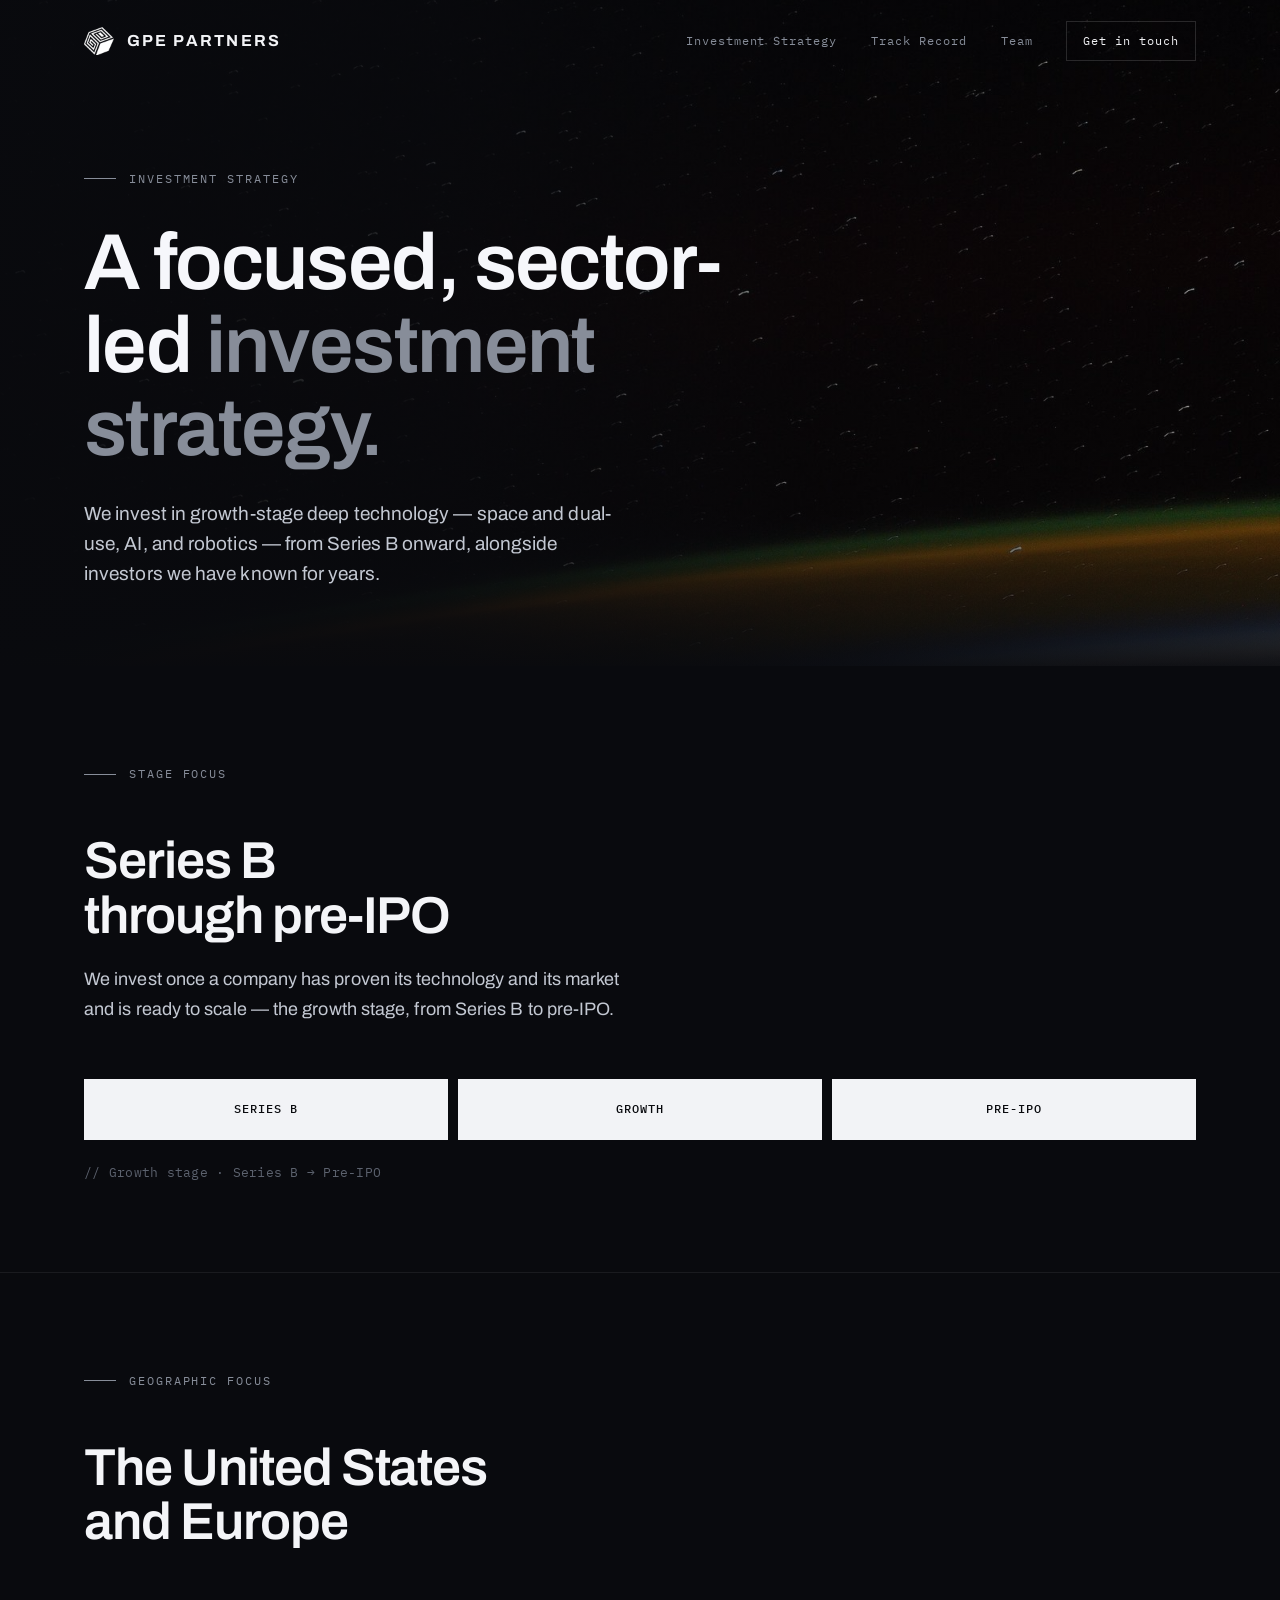
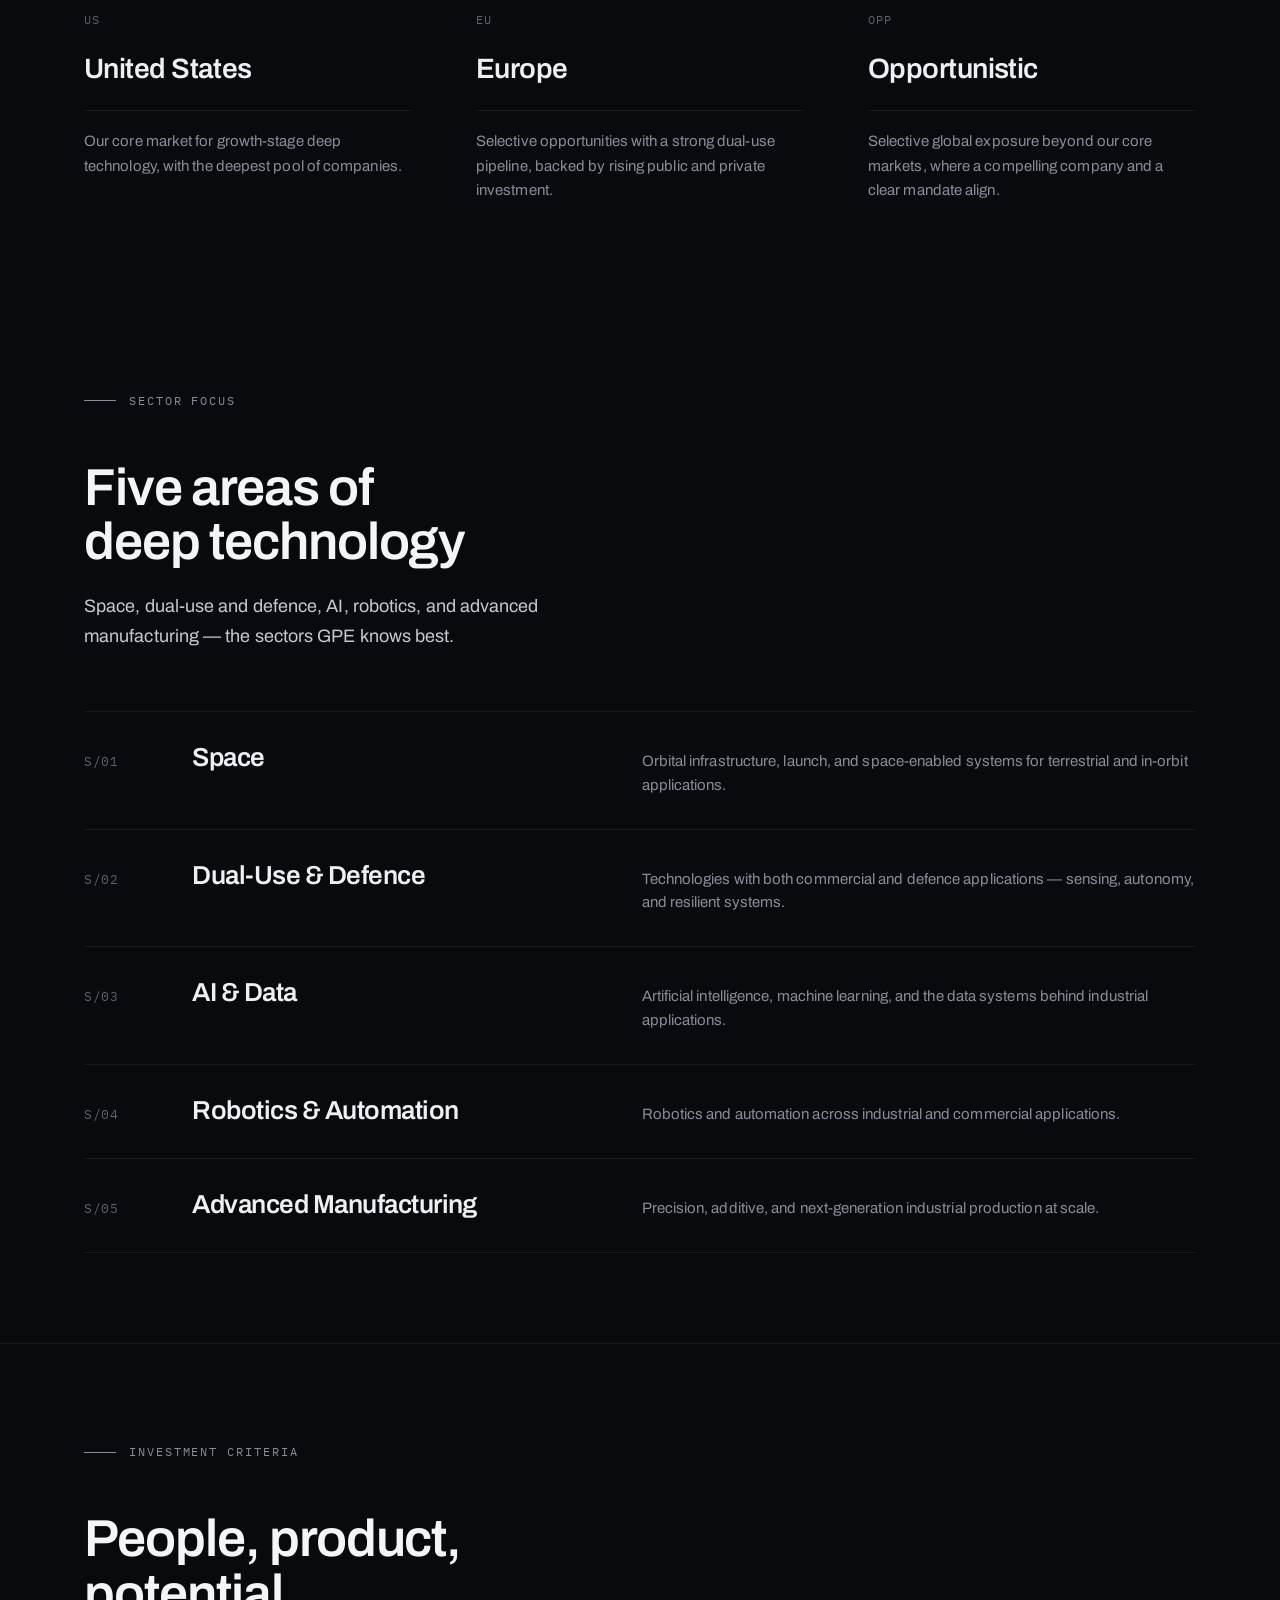
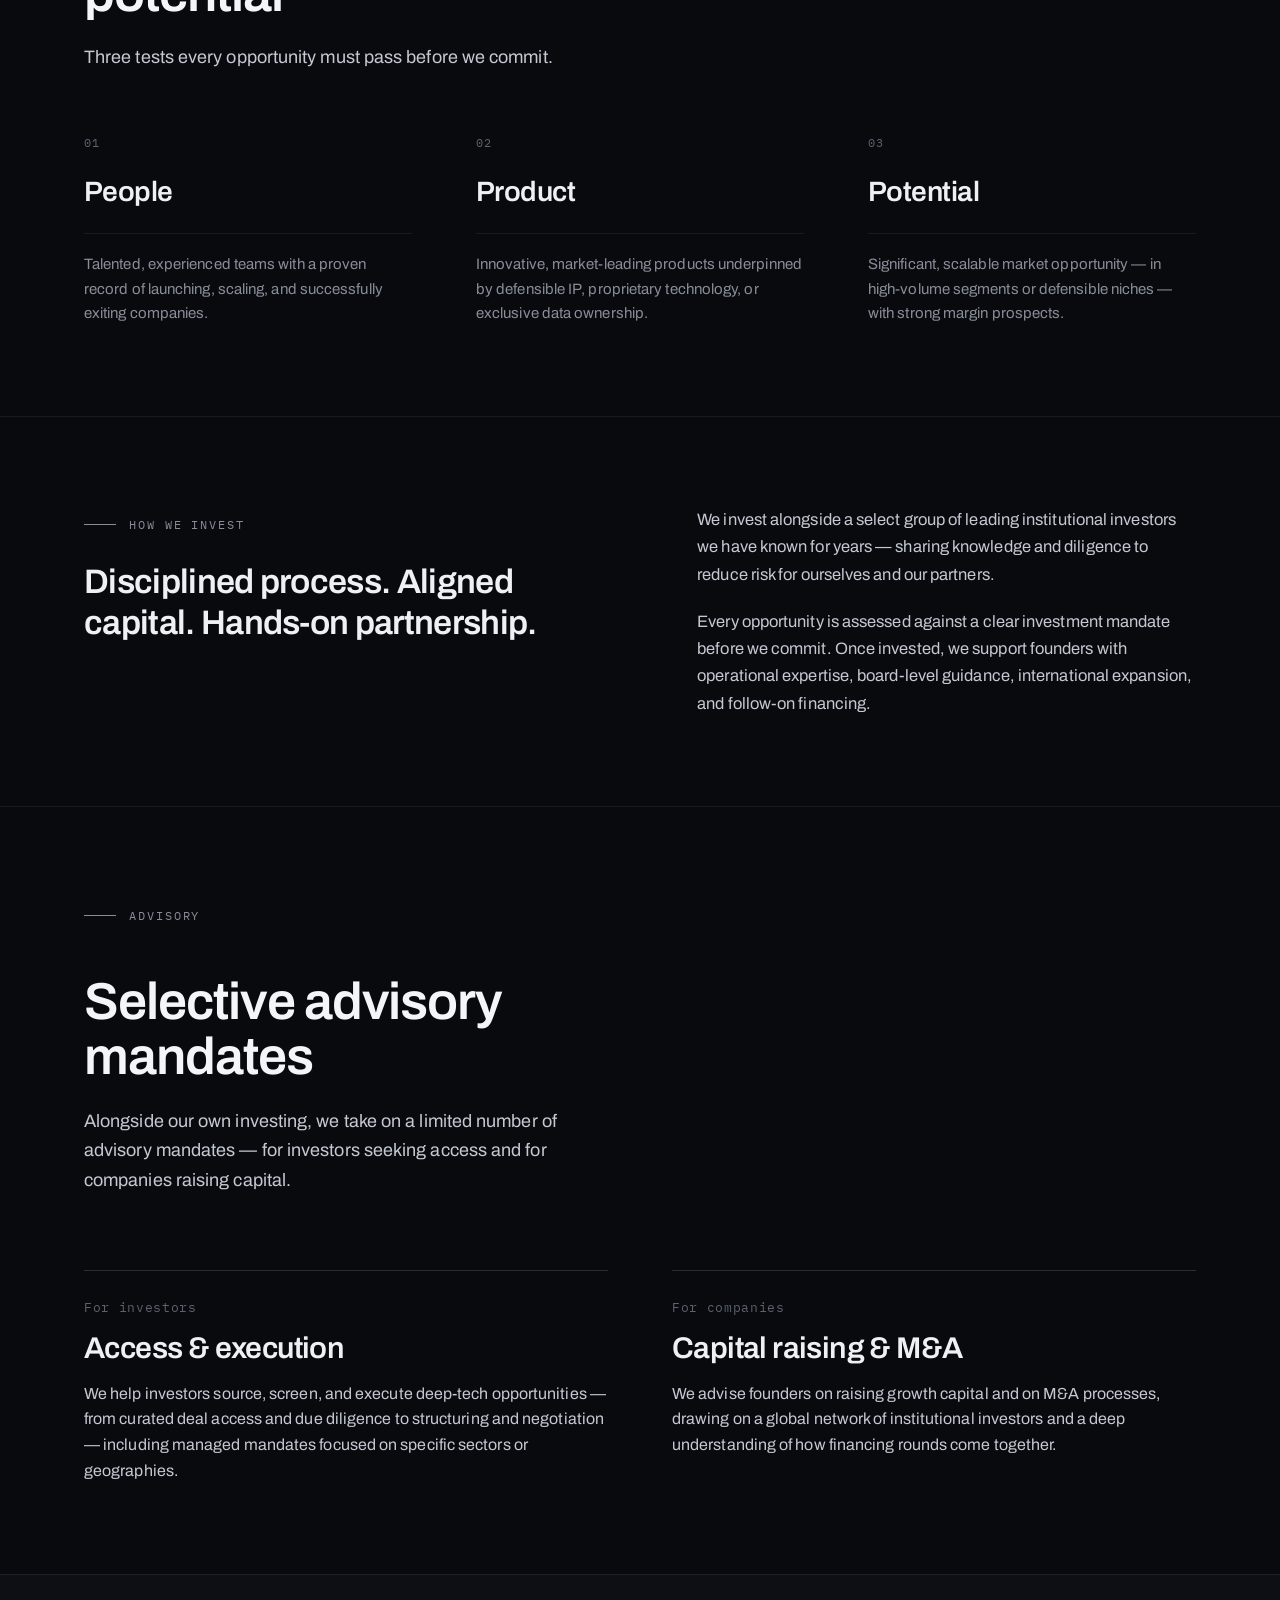
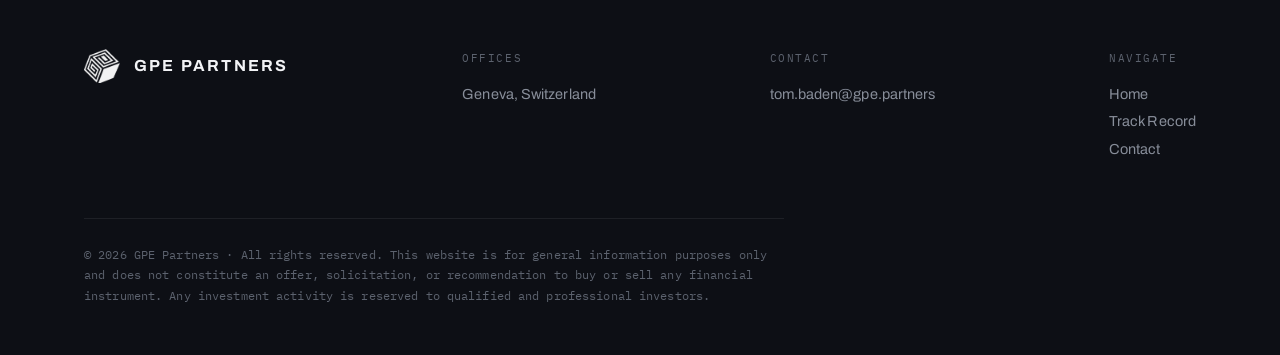
==== strategy.html @ 60a67fb2 "Footer: publishable disclaimer (drop the pre-publish placeholder) Co-Authored-By: Claude Opus 4.8 <n" ====
<!DOCTYPE html>
<html lang="en">
<head>
<meta charset="utf-8">
<meta name="viewport" content="width=device-width, initial-scale=1">
<title>Investment Strategy — GPE Partners</title>
<link rel="stylesheet" href="styles.css?v=10">
<style>.hero.compact .img{ background-image:url('img/approach-hero.jpg'); background-position:center 60%; }</style>
</head>
<body>

<header class="site-header scrolled" id="hdr">
  <div class="wrap">
    <a class="brand" href="index.html"><img src="logo-mark.png" alt="GPE Partners"><b>GPE Partners</b></a>
    <button class="menu-toggle" aria-label="Menu" aria-expanded="false"><span></span><span></span><span></span></button>
    <nav class="nav">
      <a href="strategy.html">Investment Strategy</a>
      <a href="track-record.html">Track Record</a>
      <a href="team.html">Team</a>
      <a class="cta" href="mailto:tom.baden@gpe.partners">Get in touch</a>
    </nav>
  </div>
</header>

<!-- HERO (compact) -->
<section class="hero compact">
  <div class="img"></div>
  <div class="scrim"></div>
  <div class="wrap">
    <span class="eyebrow">Investment Strategy</span>
    <h1>A focused, sector-led <span>investment strategy.</span></h1>
    <p class="sub">We invest in growth-stage deep technology — space and dual-use, AI, and robotics — from Series B onward, alongside investors we have known for years.</p>
  </div>
</section>

<!-- STAGE -->
<section>
  <div class="wrap">
    <div class="section-head reveal">
      <span class="eyebrow">Stage focus</span>
      <h2 style="margin-top:24px;">Series B through pre-IPO</h2>
      <p>We invest once a company has proven its technology and its market and is ready to scale — the growth stage, from Series&nbsp;B to pre-IPO.</p>
    </div>
    <div class="ladder reveal">
      <div class="stage on">Series B</div>
      <div class="stage on">Growth</div>
      <div class="stage on">Pre-IPO</div>
    </div>
    <p class="ladder-cap reveal">// Growth stage · Series B → Pre-IPO</p>
  </div>
</section>

<!-- GEOGRAPHY -->
<section class="divide">
  <div class="wrap">
    <div class="section-head reveal">
      <span class="eyebrow">Geographic focus</span>
      <h2 style="margin-top:24px;">The United States and Europe</h2>
    </div>
    <div class="criteria reveal">
      <div class="crit"><div class="n">US</div><div class="k">United States</div><div class="rule"></div><p>Our core market for growth-stage deep technology, with the deepest pool of companies.</p></div>
      <div class="crit"><div class="n">EU</div><div class="k">Europe</div><div class="rule"></div><p>Selective opportunities with a strong dual-use pipeline, backed by rising public and private investment.</p></div>
      <div class="crit"><div class="n">OPP</div><div class="k">Opportunistic</div><div class="rule"></div><p>Selective global exposure beyond our core markets, where a compelling company and a clear mandate align.</p></div>
    </div>
  </div>
</section>

<!-- SECTORS -->
<section>
  <div class="wrap">
    <div class="section-head reveal">
      <span class="eyebrow">Sector focus</span>
      <h2 style="margin-top:24px;">Five areas of deep technology</h2>
      <p>Space, dual-use and defence, AI, robotics, and advanced manufacturing — the sectors GPE knows best.</p>
    </div>
    <div class="sectors reveal">
      <div class="srow"><div class="idx">S/01</div><h3>Space</h3><p>Orbital infrastructure, launch, and space-enabled systems for terrestrial and in-orbit applications.</p></div>
      <div class="srow"><div class="idx">S/02</div><h3>Dual-Use &amp; Defence</h3><p>Technologies with both commercial and defence applications — sensing, autonomy, and resilient systems.</p></div>
      <div class="srow"><div class="idx">S/03</div><h3>AI &amp; Data</h3><p>Artificial intelligence, machine learning, and the data systems behind industrial applications.</p></div>
      <div class="srow"><div class="idx">S/04</div><h3>Robotics &amp; Automation</h3><p>Robotics and automation across industrial and commercial applications.</p></div>
      <div class="srow"><div class="idx">S/05</div><h3>Advanced Manufacturing</h3><p>Precision, additive, and next-generation industrial production at scale.</p></div>
    </div>
  </div>
</section>

<!-- CRITERIA -->
<section class="divide">
  <div class="wrap">
    <div class="section-head reveal">
      <span class="eyebrow">Investment criteria</span>
      <h2 style="margin-top:24px;">People, product, potential</h2>
      <p>Three tests every opportunity must pass before we commit.</p>
    </div>
    <div class="criteria reveal">
      <div class="crit"><div class="n">01</div><div class="k">People</div><div class="rule"></div><p>Talented, experienced teams with a proven record of launching, scaling, and successfully exiting companies.</p></div>
      <div class="crit"><div class="n">02</div><div class="k">Product</div><div class="rule"></div><p>Innovative, market-leading products underpinned by defensible IP, proprietary technology, or exclusive data ownership.</p></div>
      <div class="crit"><div class="n">03</div><div class="k">Potential</div><div class="rule"></div><p>Significant, scalable market opportunity — in high-volume segments or defensible niches — with strong margin prospects.</p></div>
    </div>
  </div>
</section>

<!-- HOW WE INVEST -->
<section class="divide">
  <div class="wrap two-col reveal">
    <div>
      <span class="eyebrow">How we invest</span>
      <p class="big" style="margin-top:26px;">Disciplined process. Aligned capital. Hands-on partnership.</p>
    </div>
    <div class="body-col">
      <p>We invest alongside a select group of leading institutional investors we have known for years — sharing knowledge and diligence to reduce risk for ourselves and our partners.</p>
      <p>Every opportunity is assessed against a clear investment mandate before we commit. Once invested, we support founders with operational expertise, board-level guidance, international expansion, and follow-on financing.</p>
    </div>
  </div>
</section>

<!-- ADVISORY -->
<section class="divide">
  <div class="wrap">
    <div class="section-head reveal">
      <span class="eyebrow">Advisory</span>
      <h2 style="margin-top:24px;">Selective advisory mandates</h2>
      <p>Alongside our own investing, we take on a limited number of advisory mandates — for investors seeking access and for companies raising capital.</p>
    </div>
    <div class="arms reveal">
      <div class="arm">
        <div class="arm-n">For investors</div>
        <h3>Access &amp; execution</h3>
        <p>We help investors source, screen, and execute deep-tech opportunities — from curated deal access and due diligence to structuring and negotiation — including managed mandates focused on specific sectors or geographies.</p>
      </div>
      <div class="arm">
        <div class="arm-n">For companies</div>
        <h3>Capital raising &amp; M&amp;A</h3>
        <p>We advise founders on raising growth capital and on M&amp;A processes, drawing on a global network of institutional investors and a deep understanding of how financing rounds come together.</p>
      </div>
    </div>
  </div>
</section>

<!-- FOOTER -->
<footer class="site-footer">
  <div class="wrap">
    <div class="fbrand"><img src="logo-mark.png" alt="GPE Partners"><b>GPE Partners</b></div>
    <div class="fcol"><h4>Offices</h4><p>Geneva, Switzerland</p></div>
    <div class="fcol"><h4>Contact</h4><a href="mailto:tom.baden@gpe.partners">tom.baden@gpe.partners</a></div>
    <div class="fcol"><h4>Navigate</h4><a href="index.html">Home</a><a href="track-record.html">Track Record</a><a href="mailto:tom.baden@gpe.partners">Contact</a></div>
  </div>
  <div class="wrap">
    <p class="foot-legal">© 2026 GPE Partners · All rights reserved. This website is for general information purposes only and does not constitute an offer, solicitation, or recommendation to buy or sell any financial instrument. Any investment activity is reserved to qualified and professional investors.</p>
  </div>
</footer>

<script>
(function(){
  var hdr = document.getElementById('hdr');
  function onScroll(){ if (window.scrollY > 40) hdr.classList.add('scrolled'); else hdr.classList.remove('scrolled'); }
  onScroll(); window.addEventListener('scroll', onScroll, {passive:true});
  var mt = document.querySelector('.menu-toggle');
  if (mt) {
    mt.addEventListener('click', function(){
      var open = hdr.classList.toggle('nav-open');
      mt.setAttribute('aria-expanded', open ? 'true' : 'false');
    });
    hdr.querySelectorAll('.nav a').forEach(function(a){
      a.addEventListener('click', function(){ hdr.classList.remove('nav-open'); mt.setAttribute('aria-expanded','false'); });
    });
  }
  var reduce = window.matchMedia('(prefers-reduced-motion: reduce)').matches;
  var els = document.querySelectorAll('.reveal');
  if (reduce || !('IntersectionObserver' in window)) { els.forEach(function(e){e.classList.add('in');}); return; }
  var io = new IntersectionObserver(function(entries){
    entries.forEach(function(en){ if(en.isIntersecting){ en.target.classList.add('in'); io.unobserve(en.target); } });
  }, {threshold: 0.12, rootMargin: '0px 0px -8% 0px'});
  els.forEach(function(e){ io.observe(e); });
})();
</script>

</body>
</html>
---- styles.css ----
/* ==========================================================================
   GPE Partners — v4  ·  "Mission control"
   Archivo grotesque + IBM Plex Mono · monochrome · telemetry / spec-sheet
   ========================================================================== */

@import url('https://fonts.googleapis.com/css2?family=Archivo:wght@400;500;600;700&family=IBM+Plex+Mono:wght@400;500&display=swap');

:root{
  --bg:    #090a0e;
  --panel: #0d0f15;
  --fg:    #f2f3f6;
  --fg-2:  #c3c8d2;
  --mut:   #878d99;
  --dim:   #5c626e;
  --line:  rgba(255,255,255,0.14);
  --line2: rgba(255,255,255,0.07);

  --sans: 'Archivo', -apple-system, BlinkMacSystemFont, 'Segoe UI', sans-serif;
  --mono: 'IBM Plex Mono', ui-monospace, SFMono-Regular, monospace;

  --wrap: 1240px;
  --gutter: clamp(22px, 5vw, 72px);
}

*{ box-sizing:border-box; margin:0; padding:0; }
html{ scroll-behavior:smooth; }
html,body{ overflow-x:hidden; }
body{
  background:var(--bg); color:var(--fg); font-family:var(--sans);
  font-size:16.5px; font-weight:400; line-height:1.65; letter-spacing:0.005em;
  -webkit-font-smoothing:antialiased; text-rendering:optimizeLegibility;
}
.wrap{ max-width:var(--wrap); margin:0 auto; padding:0 var(--gutter); }
a{ color:inherit; text-decoration:none; }
h1,h2,h3{ font-weight:600; letter-spacing:-0.02em; line-height:1.05; }

/* ---- shared bits ---------------------------------------------------- */
.eyebrow{
  font-family:var(--mono); font-size:12px; font-weight:400; letter-spacing:0.16em;
  text-transform:uppercase; color:var(--mut); display:inline-flex; align-items:center; gap:13px;
}
.eyebrow::before{ content:""; width:32px; height:1px; background:var(--mut); }

.btn{
  display:inline-flex; align-items:center; gap:9px;
  font-family:var(--mono); font-size:13px; letter-spacing:0.03em;
  padding:14px 24px; border:1px solid var(--line); transition:all .2s ease; color:var(--fg);
}
.btn.solid{ background:var(--fg); color:var(--bg); border-color:var(--fg); }
.btn:hover{ background:#fff; color:var(--bg); border-color:#fff; }

.link{ font-family:var(--mono); font-size:13px; letter-spacing:0.03em; color:var(--fg);
  display:inline-flex; align-items:center; gap:9px; transition:gap .2s ease; }
.link:hover{ gap:14px; }

/* ---- header --------------------------------------------------------- */
.site-header{ position:fixed; top:0; left:0; right:0; z-index:60;
  transition:background .3s ease, border-color .3s ease, backdrop-filter .3s ease;
  border-bottom:1px solid transparent; }
.site-header.scrolled{ background:rgba(9,10,14,0.82); backdrop-filter:saturate(150%) blur(16px);
  border-bottom:1px solid var(--line2); }
.site-header .wrap{ display:flex; align-items:center; justify-content:space-between; height:82px; }
.brand{ display:flex; align-items:center; gap:13px; position:relative; z-index:2; }
.brand img{ height:28px; width:auto; display:block; }
.brand b{ font-weight:700; font-size:16px; letter-spacing:0.14em; text-transform:uppercase; }
.nav{ display:flex; align-items:center; gap:34px; }
.nav a{ font-family:var(--mono); font-size:12px; letter-spacing:0.08em; color:var(--mut); transition:color .18s ease; }
.nav a:hover{ color:#fff; }
.nav a.cta{ color:var(--fg); border:1px solid var(--line); padding:9px 16px; }
.nav a.cta:hover{ border-color:#fff; color:#fff; }
.menu-toggle{ display:none; flex-direction:column; justify-content:center; gap:5px; width:42px; height:42px; padding:9px; background:none; border:none; cursor:pointer; position:relative; z-index:2; }
.menu-toggle span{ display:block; width:22px; height:1.5px; background:var(--fg); transition:transform .25s ease, opacity .2s ease; }
.site-header.nav-open .menu-toggle span:nth-child(1){ transform:translateY(6.5px) rotate(45deg); }
.site-header.nav-open .menu-toggle span:nth-child(2){ opacity:0; }
.site-header.nav-open .menu-toggle span:nth-child(3){ transform:translateY(-6.5px) rotate(-45deg); }

/* ---- hero ----------------------------------------------------------- */
.hero{ position:relative; min-height:100svh; display:flex; flex-direction:column; justify-content:space-between; overflow:hidden; padding:0; }
.hero.compact{ min-height:74svh; justify-content:center; }
.hero .img{ position:absolute; inset:0; z-index:0; background:url('img/hero.jpg') center/cover no-repeat;
  animation:kenburns 44s ease-in-out infinite alternate; }
.hero.compact .img{ background-position:center 58%; }
.hero .scrim{ position:absolute; inset:0; z-index:1;
  background:
    linear-gradient(90deg, rgba(9,10,14,0.96) 0%, rgba(9,10,14,0.85) 34%, rgba(9,10,14,0.45) 64%, rgba(9,10,14,0.32) 100%),
    linear-gradient(0deg, rgba(9,10,14,0.92) 0%, transparent 24%); }
.hero > .wrap{ position:relative; z-index:2; width:100%; padding-top:clamp(148px,15.5vh,188px); padding-bottom:64px; }
.hero .eyebrow{ margin-bottom:32px; }
.hero h1{ font-size:clamp(40px,6.2vw,84px); max-width:15ch; text-wrap:balance; color:#f6f7fb; }
.hero h1 span{ color:var(--mut); }
.hero .sub{ margin-top:28px; max-width:50ch; font-size:clamp(16px,1.6vw,19px); line-height:1.6; color:var(--fg-2); }
.hero .cta-row{ margin-top:40px; display:flex; gap:14px; flex-wrap:wrap; }

@keyframes kenburns{ from{ transform:scale(1); } to{ transform:scale(1.08); } }

/* ---- telemetry / fund-facts strip ----------------------------------- */
.facts{ position:relative; z-index:2;
  background:linear-gradient(0deg, rgba(9,10,14,0.72), transparent); }
.facts .wrap{ display:grid; grid-template-columns:repeat(4,1fr); }
.fact{ padding:24px 28px 24px 0; }
.fact + .fact{ padding-left:28px; border-left:1px solid var(--line2); }
.fact .k{ font-family:var(--mono); font-size:11px; letter-spacing:0.14em; text-transform:uppercase; color:var(--dim); }
.fact .v{ margin-top:8px; font-size:clamp(15px,1.4vw,18px); font-weight:500; letter-spacing:-0.01em; }

/* ---- sections ------------------------------------------------------- */
section{ position:relative; padding:clamp(58px,7vw,100px) 0; }
.divide{ border-top:1px solid var(--line2); }
.section-head{ max-width:60ch; }
.section-head .eyebrow{ margin-bottom:26px; }
.section-head h2{ font-size:clamp(30px,4.2vw,52px); color:#f4f5f8; text-wrap:balance; }
.section-head p{ margin-top:22px; font-size:18px; color:var(--fg-2); font-weight:400; }

.two-col{ display:grid; grid-template-columns:1.05fr 1fr; gap:clamp(34px,7vw,104px); align-items:start; }
.big{ font-size:clamp(24px,3vw,34px); font-weight:600; letter-spacing:-0.02em; line-height:1.22; color:#eef0f4; }
.body-col p{ color:var(--fg-2); font-size:16.5px; }
.body-col p + p{ margin-top:20px; }

/* ---- sector list ---------------------------------------------------- */
.sectors{ margin-top:60px; border-top:1px solid var(--line2); }
.srow{ display:grid; grid-template-columns:70px 1fr 1.35fr; gap:clamp(16px,3vw,52px);
  align-items:baseline; padding:32px 0; border-bottom:1px solid var(--line2); transition:background .25s ease; }
.srow:hover{ background:rgba(255,255,255,0.02); }
.srow .idx{ font-family:var(--mono); font-size:13px; color:var(--dim); letter-spacing:0.05em; }
.srow h3{ font-size:clamp(20px,2.4vw,26px); font-weight:600; color:#eef0f4; }
.srow p{ color:var(--mut); font-size:15px; line-height:1.55; }

/* ---- criteria ------------------------------------------------------- */
.criteria{ display:grid; grid-template-columns:repeat(3,1fr); gap:clamp(28px,5vw,68px); margin-top:60px; }
.crit .n{ font-family:var(--mono); font-size:12px; letter-spacing:0.1em; color:var(--dim); }
.crit .k{ margin-top:16px; font-size:clamp(22px,2.6vw,28px); font-weight:600; letter-spacing:-0.02em; color:#eef0f4; }
.crit .rule{ width:100%; height:1px; background:var(--line2); margin:18px 0 18px; }
.crit p{ color:var(--mut); font-size:15px; }

/* ---- stage ladder --------------------------------------------------- */
.ladder{ display:grid; grid-template-columns:repeat(3,1fr); gap:10px; margin-top:54px; }
.stage{ border:1px solid var(--line2); padding:20px 12px; text-align:center;
  font-family:var(--mono); font-size:11.5px; font-weight:400; letter-spacing:0.08em; text-transform:uppercase; color:var(--dim); }
.stage.on{ color:var(--bg); background:var(--fg); border-color:var(--fg); font-weight:500; }
.ladder-cap{ margin-top:22px; font-family:var(--mono); font-size:12.5px; color:var(--dim); letter-spacing:0.02em; }

.note{ margin-top:24px; font-family:var(--mono); font-size:11.5px; color:var(--dim); letter-spacing:0.03em; }

/* ---- footer --------------------------------------------------------- */
.site-footer{ border-top:1px solid var(--line2); padding:74px 0 48px; background:var(--panel); }
.site-footer .wrap{ display:flex; justify-content:space-between; align-items:flex-start; gap:48px; flex-wrap:wrap; }
.site-footer .fbrand{ display:flex; align-items:center; gap:14px; }
.site-footer .fbrand img{ height:34px; width:auto; opacity:0.95; }
.site-footer .fbrand b{ font-family:var(--sans); font-weight:700; font-size:16px; letter-spacing:0.14em; text-transform:uppercase; color:#f2f3f6; }
.site-footer .fcol h4{ font-family:var(--mono); font-size:11px; letter-spacing:0.14em; text-transform:uppercase; color:var(--dim); font-weight:400; margin-bottom:14px; }
.site-footer .fcol p, .site-footer .fcol a{ font-size:14.5px; color:var(--mut); line-height:1.9; display:block; }
.site-footer .fcol a:hover{ color:#fff; }
.foot-legal{ margin-top:54px; padding-top:26px; border-top:1px solid var(--line2);
  font-family:var(--mono); font-size:11.5px; color:var(--dim); line-height:1.8; max-width:100ch; letter-spacing:0.01em; }

/* ---- reveal --------------------------------------------------------- */
.reveal{ opacity:0; transform:translateY(20px); transition:opacity .8s cubic-bezier(.2,.7,.2,1), transform .8s cubic-bezier(.2,.7,.2,1); }
.reveal.in{ opacity:1; transform:none; }

@media (prefers-reduced-motion: reduce){
  .hero .img{ animation:none; }
  .reveal{ opacity:1; transform:none; transition:none; }
  html{ scroll-behavior:auto; }
}

/* ---- responsive ----------------------------------------------------- */
@media (max-width:900px){
  .menu-toggle{ display:flex; }
  .site-header.nav-open{ background:var(--bg); }
  .nav{ position:fixed; inset:0; z-index:1; flex-direction:column; align-items:flex-start; justify-content:center;
    gap:4px; padding:0 var(--gutter); background:var(--bg);
    opacity:0; pointer-events:none; transition:opacity .28s ease; }
  .site-header.nav-open .nav{ opacity:1; pointer-events:auto; }
  .nav a{ font-family:var(--sans); font-size:clamp(28px,8vw,36px); font-weight:600; letter-spacing:-0.02em;
    color:var(--fg); padding:12px 0; border:none; }
  .nav a.cta{ margin-top:30px; font-family:var(--mono); font-size:13px; font-weight:400; letter-spacing:0.05em;
    border:1px solid var(--line); padding:15px 28px; color:var(--fg); }
  .facts .wrap{ grid-template-columns:repeat(2,1fr); }
  .fact:nth-child(3){ border-left:none; }
  .two-col{ grid-template-columns:1fr; gap:30px; }
  .criteria{ grid-template-columns:1fr; gap:30px; }
  .srow{ grid-template-columns:44px 1fr; }
  .srow p{ grid-column:2; }
  .ladder{ grid-template-columns:repeat(3,1fr); }
}
@media (max-width:520px){
  .ladder{ grid-template-columns:repeat(2,1fr); }
}

/* ---- track-record ledger (dedicated page) --------------------------- */
.ledger-group{ margin-top:64px; }
.ledger-group:first-of-type{ margin-top:52px; }
.ledger-group > .glabel{ display:flex; align-items:baseline; justify-content:space-between; gap:20px;
  font-family:var(--mono); font-size:12px; letter-spacing:0.14em; text-transform:uppercase; color:var(--mut);
  padding-bottom:16px; border-bottom:1px solid var(--line); }
.lhead, .lrow{ display:grid; grid-template-columns:1.4fr 1.7fr 1.15fr 0.95fr; gap:clamp(14px,2.4vw,40px); align-items:baseline; }
.lhead{ padding:18px 0 16px; border-bottom:1px solid var(--line2); }
.lhead span{ font-family:var(--mono); font-size:10.5px; letter-spacing:0.16em; text-transform:uppercase; color:var(--dim); }
.lrow{ padding:22px 0; border-bottom:1px solid var(--line2); transition:background .2s ease; }
.lrow:hover{ background:rgba(255,255,255,0.02); }
.lrow .co{ font-size:18px; font-weight:600; letter-spacing:-0.01em; color:#eef0f4; }
.lrow .tx{ font-size:14.5px; color:var(--fg-2); font-weight:400; }
.lrow .sec, .lrow .geo{ font-family:var(--mono); font-size:12.5px; letter-spacing:0.02em; color:var(--mut); }
.lrow .geo{ color:var(--dim); }

@media (max-width:820px){
  .lhead{ display:none; }
  .lrow{ grid-template-columns:1fr; gap:6px; padding:20px 0; }
  .lrow .co{ font-size:17px; }
  .lrow .tx{ margin-top:2px; }
  .lrow .sec::before{ content:"SECTOR — "; color:var(--dim); }
  .lrow .geo::before{ content:"GEO — "; color:var(--dim); }
}

/* ---- team ----------------------------------------------------------- */
.people{ display:flex; flex-direction:column; gap:clamp(52px,7vw,92px); margin-top:66px; }
.person{ display:grid; grid-template-columns:300px 1fr; gap:clamp(28px,5vw,66px); align-items:start; }
.person .portrait{ position:relative; aspect-ratio:4/5; border:none; background:none;
  display:flex; align-items:center; justify-content:center; overflow:hidden; }
.person .role{ font-family:var(--mono); font-size:12.5px; letter-spacing:0.12em; text-transform:uppercase; color:var(--mut); margin-bottom:12px; }
.person h3{ font-size:clamp(26px,3vw,36px); font-weight:600; letter-spacing:-0.02em; color:#eef0f4; }
.person .bio{ margin-top:20px; color:var(--fg-2); max-width:60ch; }
.person .bio p + p{ margin-top:14px; }
.person .meta{ margin-top:26px; display:flex; flex-wrap:wrap; align-items:center; gap:16px 26px; }
.person .chips{ display:flex; flex-wrap:wrap; gap:8px; }
.person .chip{ font-family:var(--mono); font-size:11px; letter-spacing:0.05em; color:var(--mut); border:1px solid var(--line2); padding:6px 11px; }

@media (max-width:820px){
  .person{ grid-template-columns:1fr; gap:24px; }
  .person .portrait{ max-width:240px; }
}

.person .portrait img{ position:absolute; inset:0; width:100%; height:100%; object-fit:cover; display:block; }

/* ---- section with image background ---------------------------------- */
.section-bg{ position:relative; overflow:hidden; }
.section-bg > .bgimg{ position:absolute; inset:0; z-index:0; background-position:center 22%; background-size:cover; background-repeat:no-repeat; }
.section-bg > .scrim{ position:absolute; inset:0; z-index:1;
  background:linear-gradient(180deg, rgba(9,10,14,0.92) 0%, rgba(9,10,14,0.74) 42%, rgba(9,10,14,0.80) 72%, rgba(9,10,14,0.95) 100%); }
.section-bg > .wrap{ position:relative; z-index:2; }
.section-bg .credit{ position:absolute; left:var(--gutter); bottom:20px; z-index:2;
  font-family:var(--mono); font-size:11px; letter-spacing:0.16em; text-transform:uppercase; color:var(--dim); }

/* ---- two arms (Investments / Advisory) ------------------------------ */
.arms{ display:grid; grid-template-columns:1fr 1fr; gap:clamp(28px,5vw,64px); margin-top:clamp(46px,6vw,74px); }
.arm{ border-top:1px solid var(--line); padding-top:26px; }
.arm-n{ font-family:var(--mono); font-size:13px; color:var(--dim); letter-spacing:0.05em; }
.arm h3{ margin-top:15px; font-size:clamp(22px,2.6vw,30px); font-weight:600; color:#eef0f4; }
.arm p{ margin-top:16px; color:var(--fg-2); font-size:16px; line-height:1.62; }
@media (max-width:760px){ .arms{ grid-template-columns:1fr; gap:34px; } }
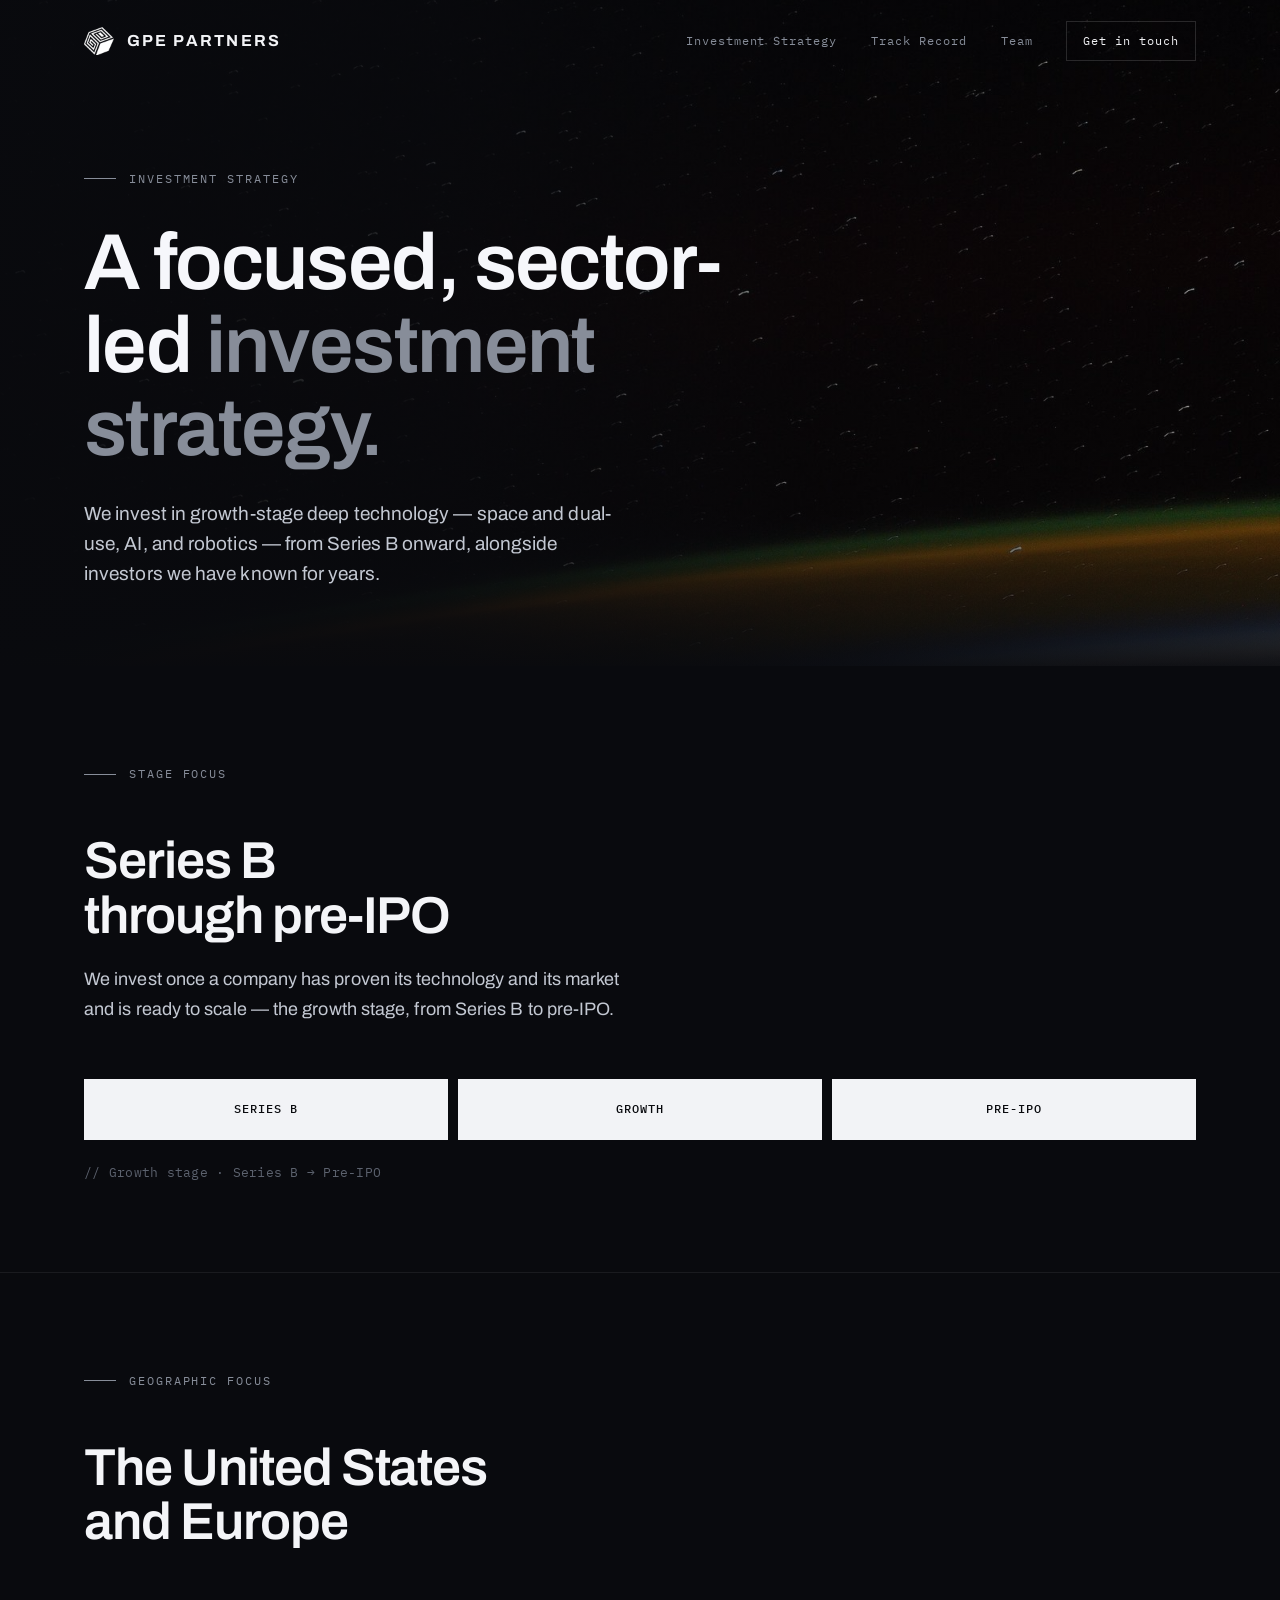
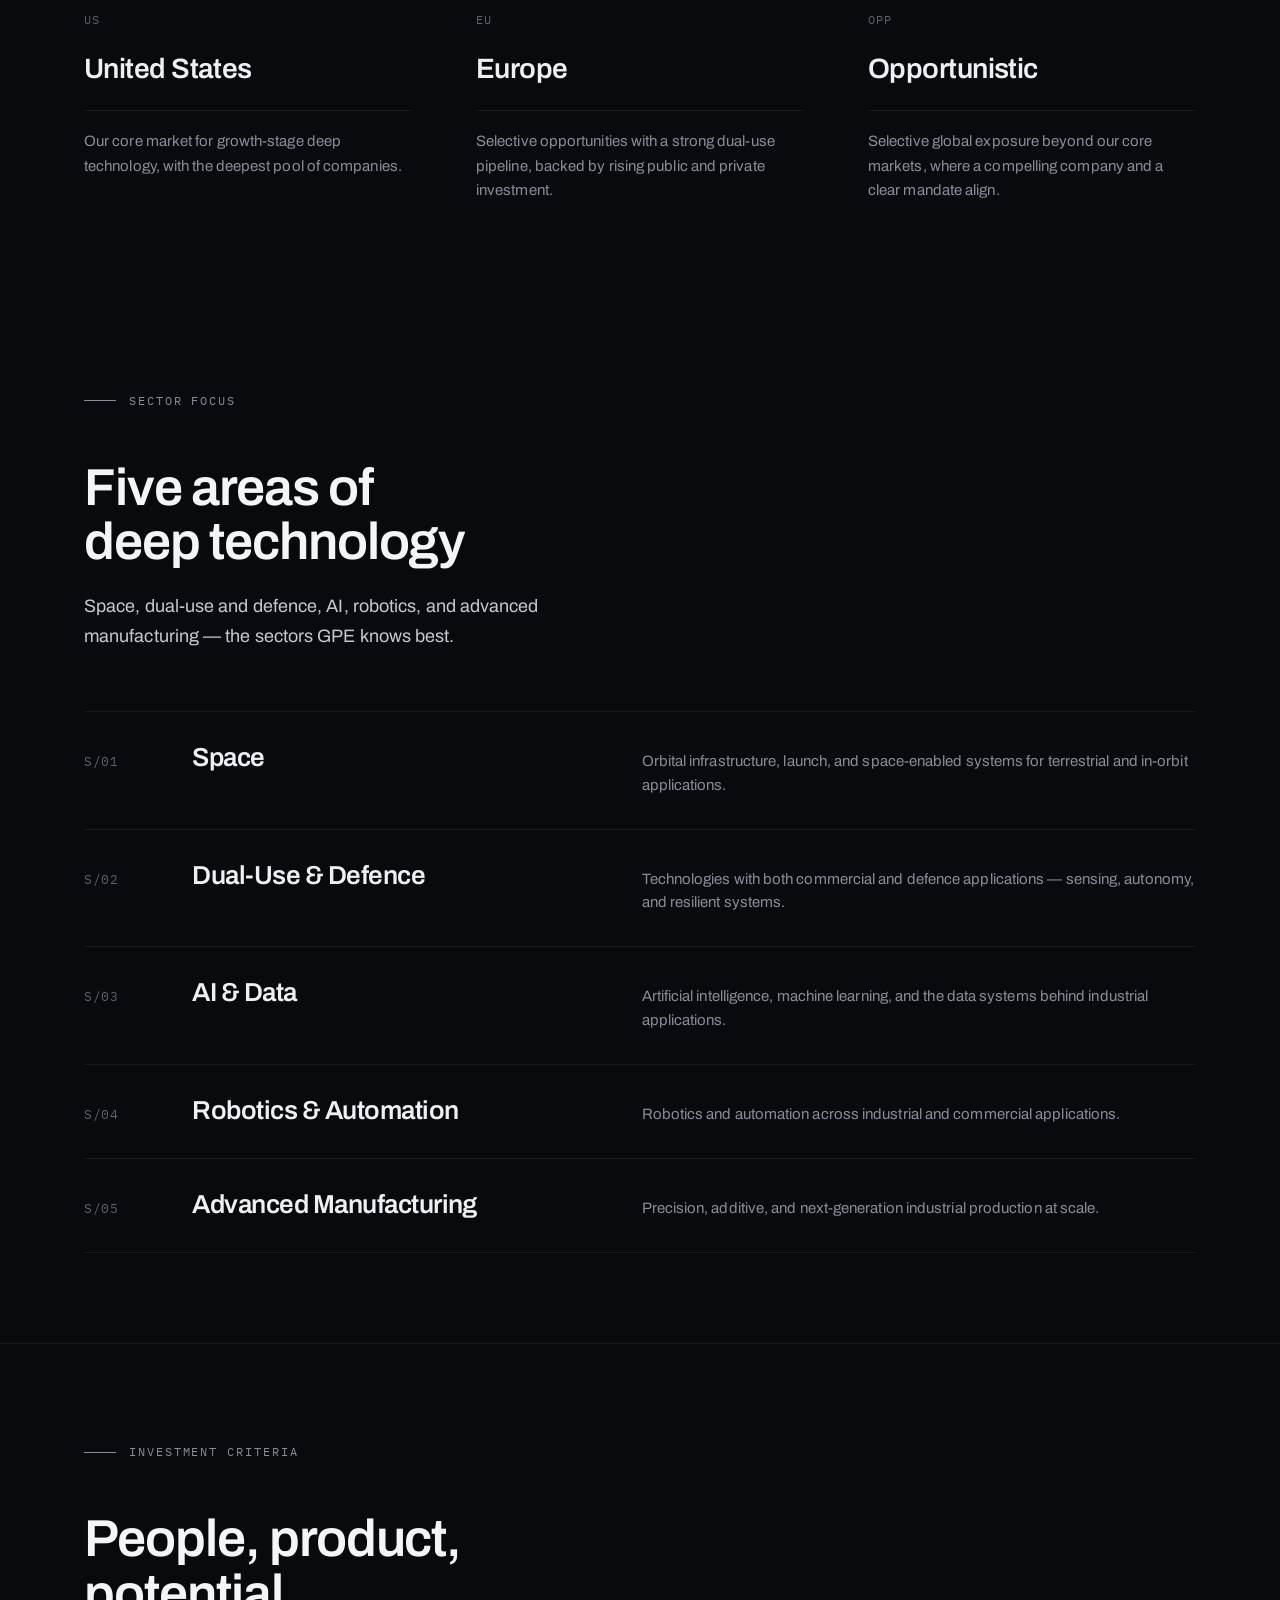
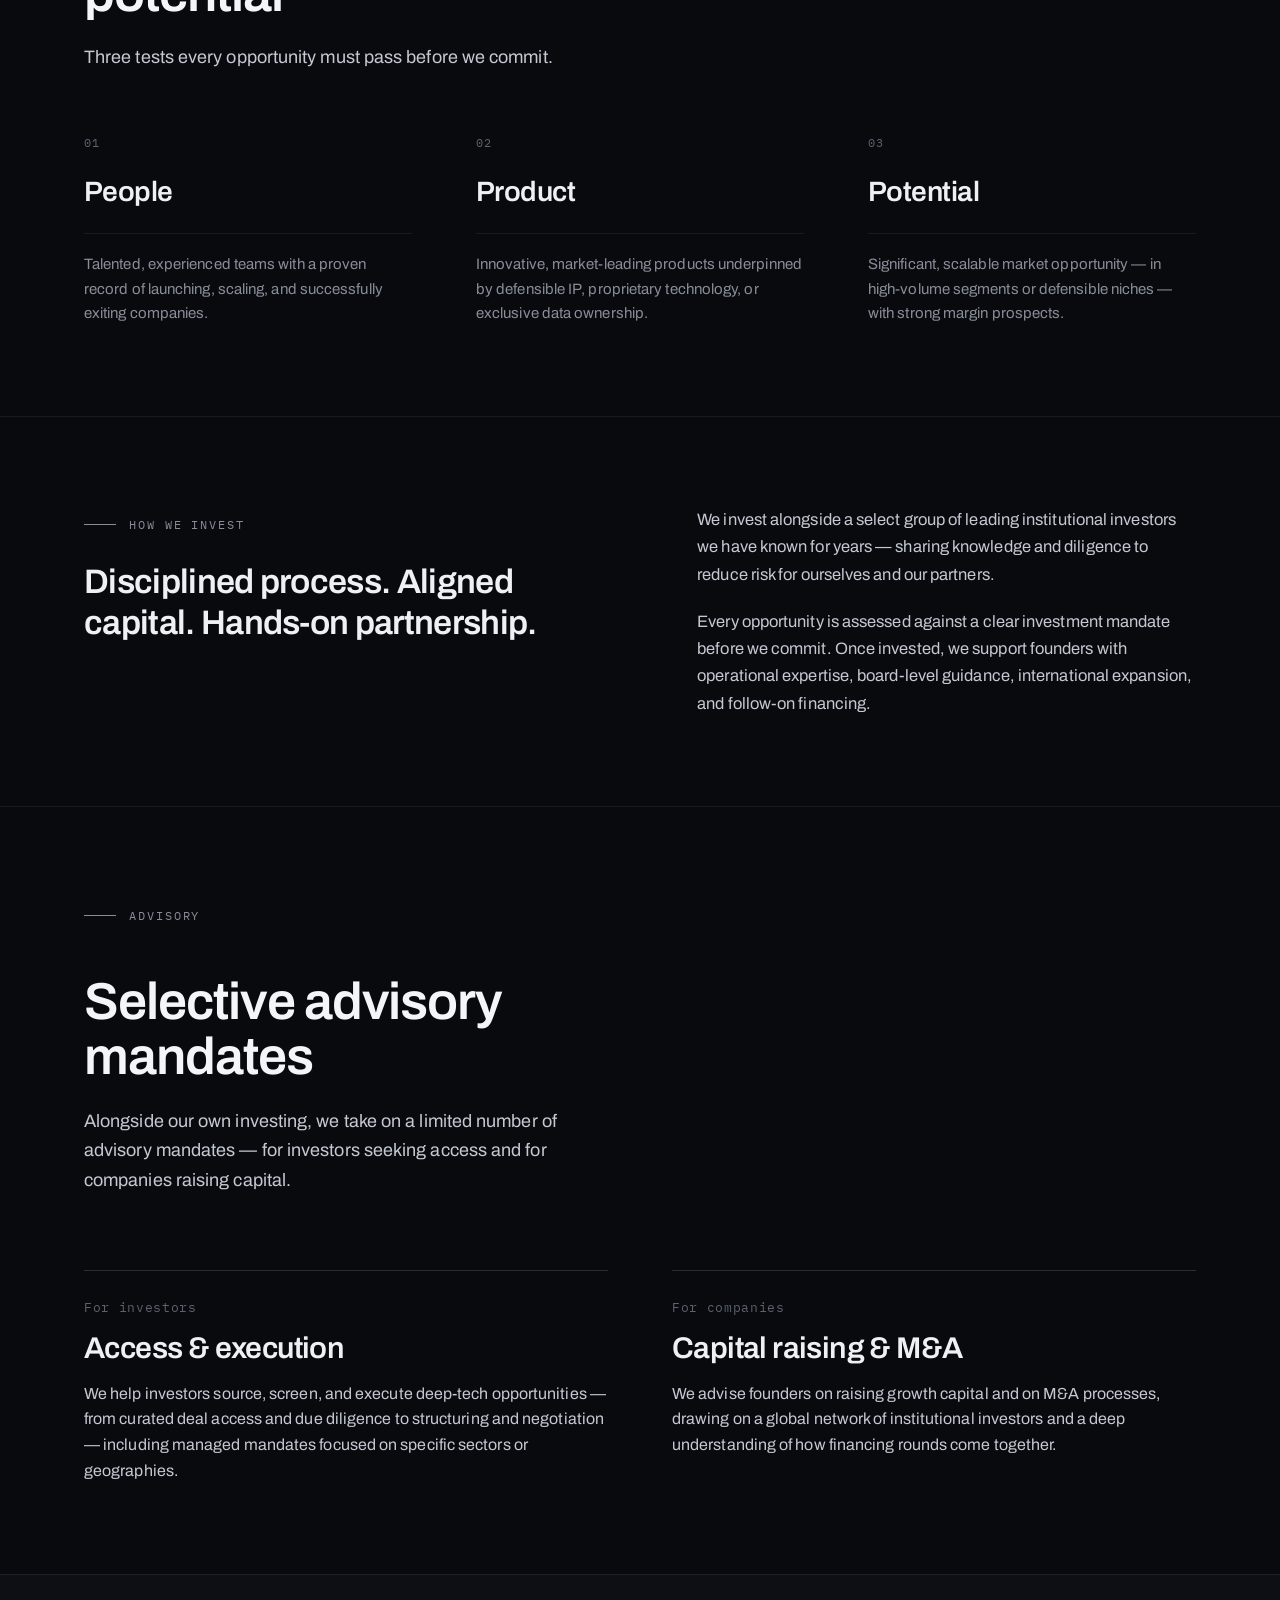
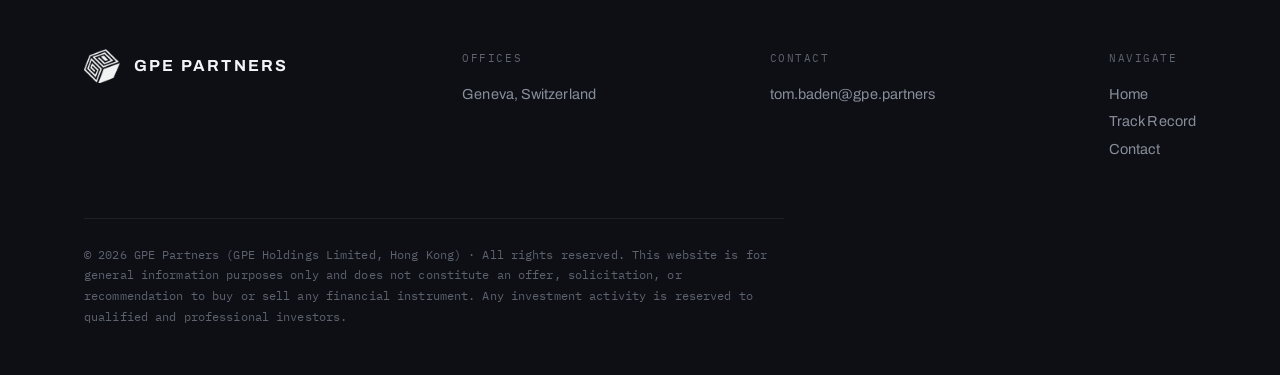
==== commit 1b01cebd: "Tom's website feedback: hero 'counsel'→'advisory'; footer adds legal entity GPE Holdings Limited (Ho" ====
--- a/strategy.html
+++ b/strategy.html
@@ -145,7 +145,7 @@
     <div class="fcol"><h4>Navigate</h4><a href="index.html">Home</a><a href="track-record.html">Track Record</a><a href="mailto:tom.baden@gpe.partners">Contact</a></div>
   </div>
   <div class="wrap">
-    <p class="foot-legal">© 2026 GPE Partners · All rights reserved. This website is for general information purposes only and does not constitute an offer, solicitation, or recommendation to buy or sell any financial instrument. Any investment activity is reserved to qualified and professional investors.</p>
+    <p class="foot-legal">© 2026 GPE Partners (GPE Holdings Limited, Hong Kong) · All rights reserved. This website is for general information purposes only and does not constitute an offer, solicitation, or recommendation to buy or sell any financial instrument. Any investment activity is reserved to qualified and professional investors.</p>
   </div>
 </footer>
 
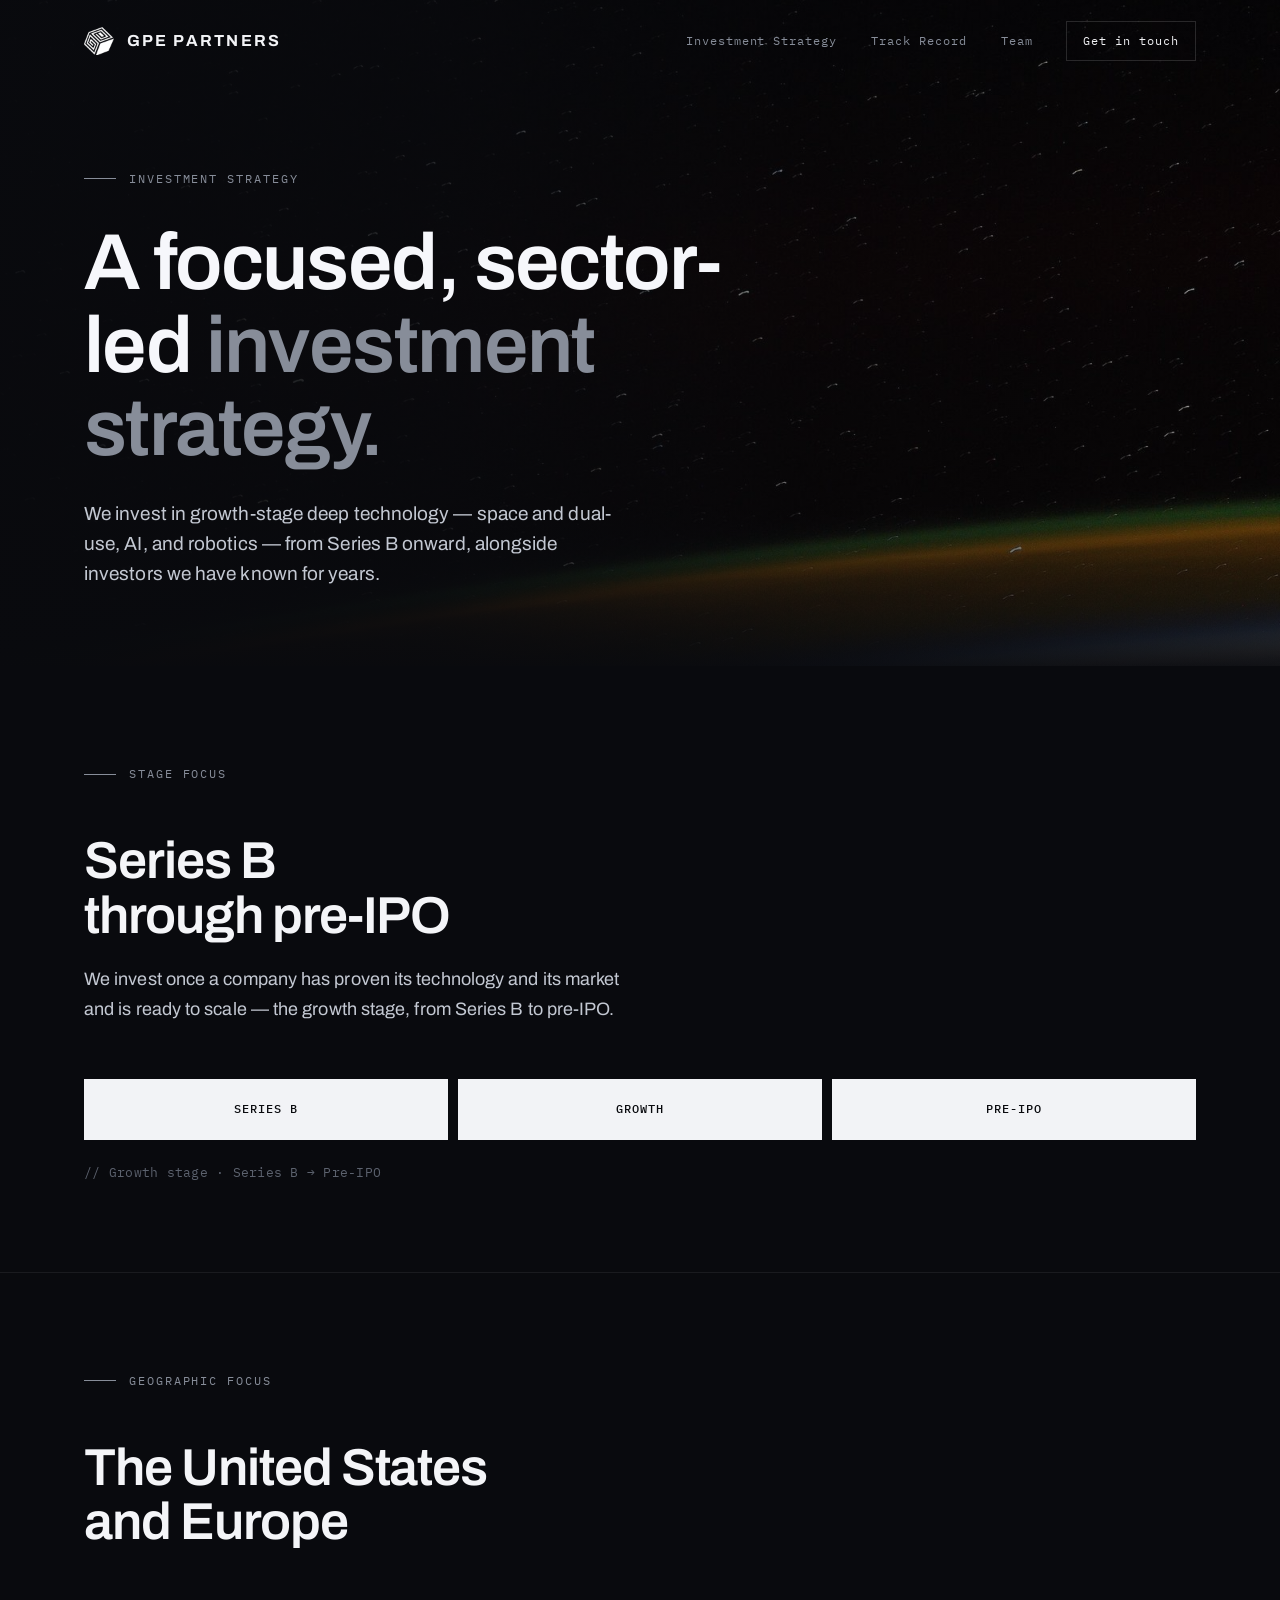
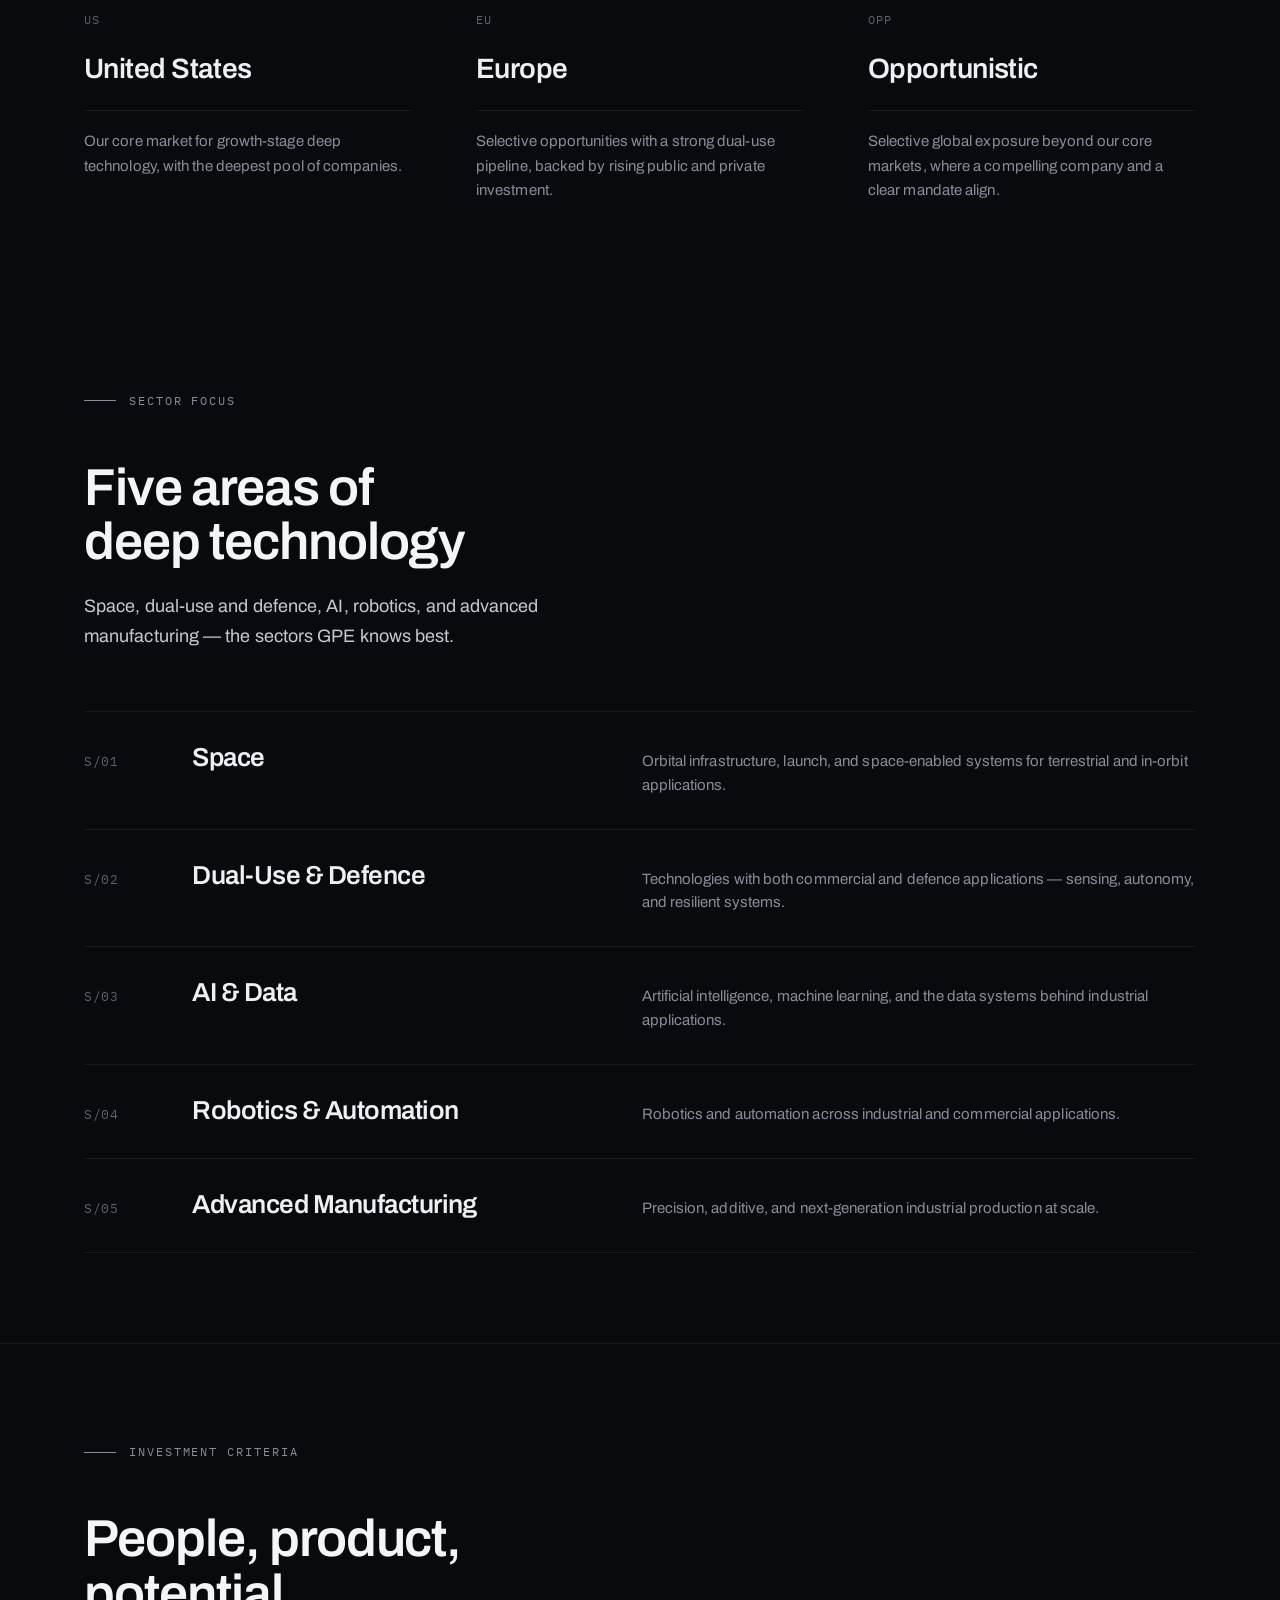
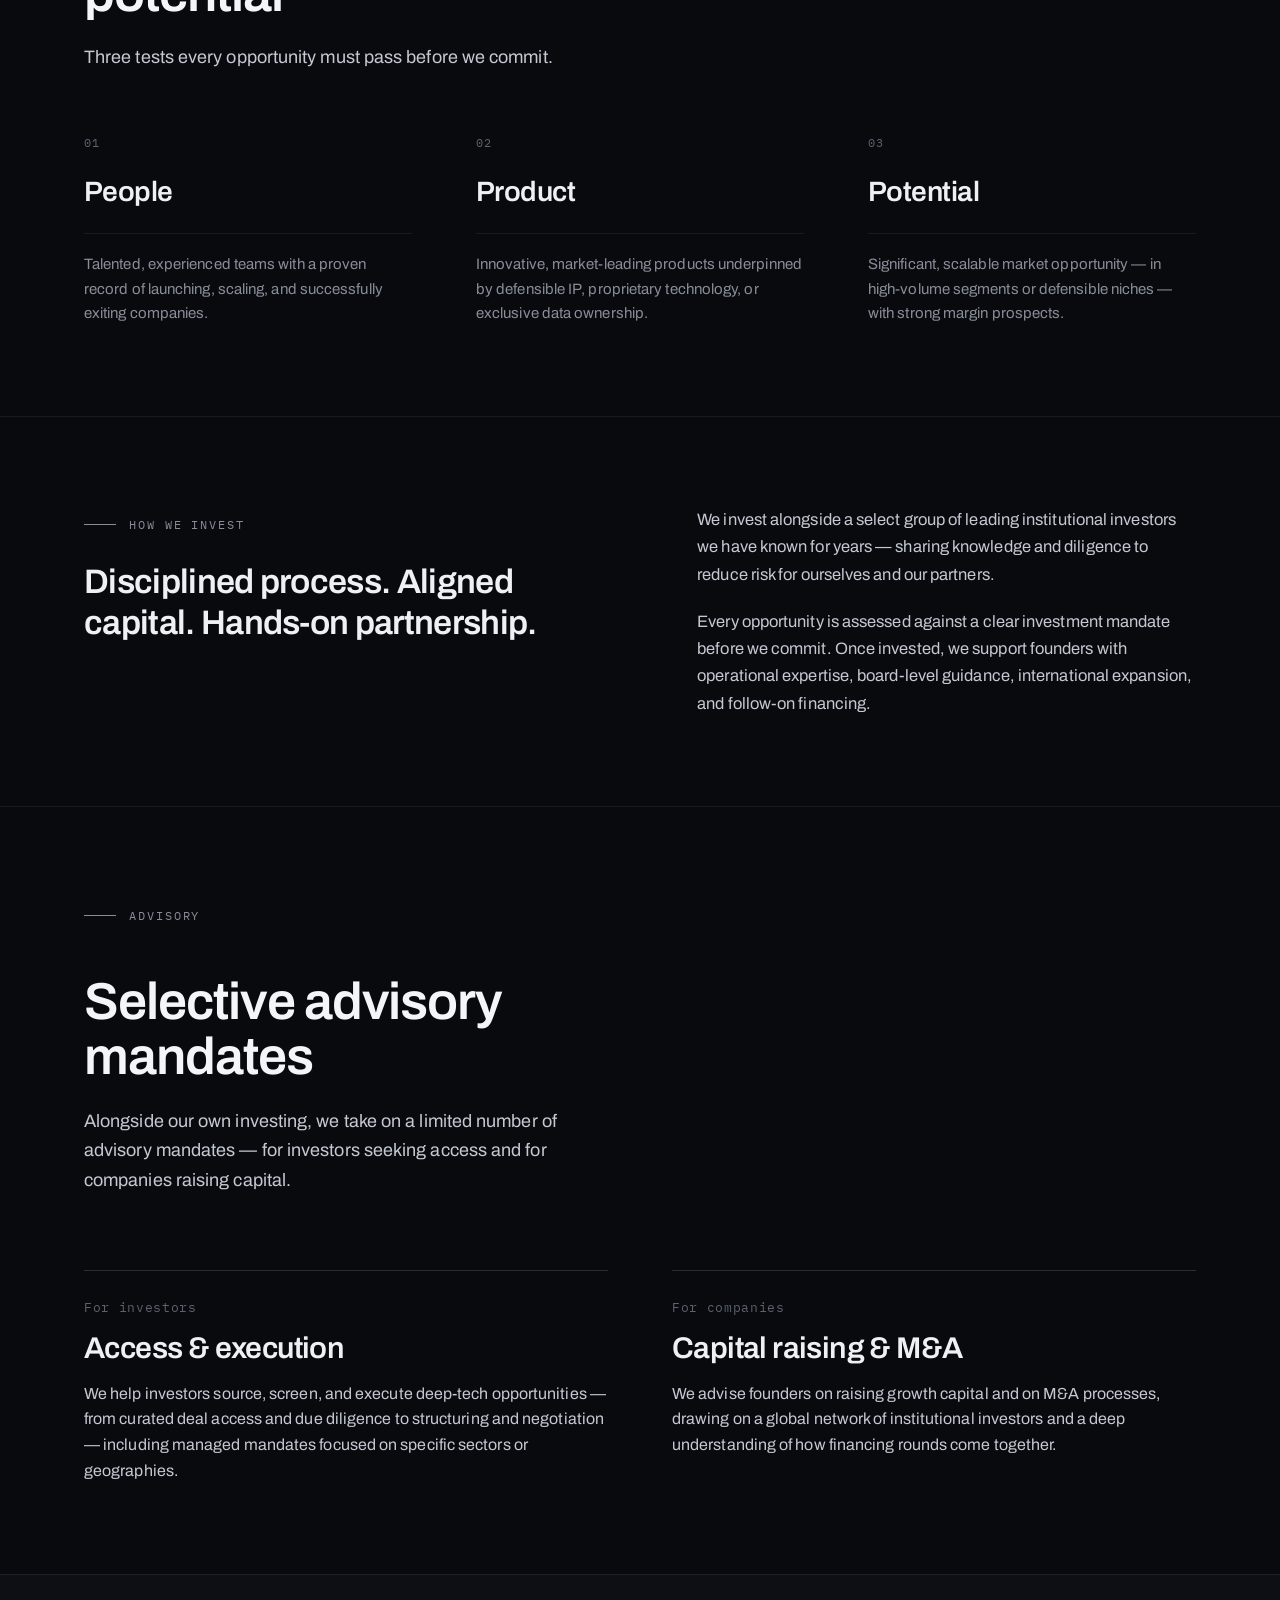
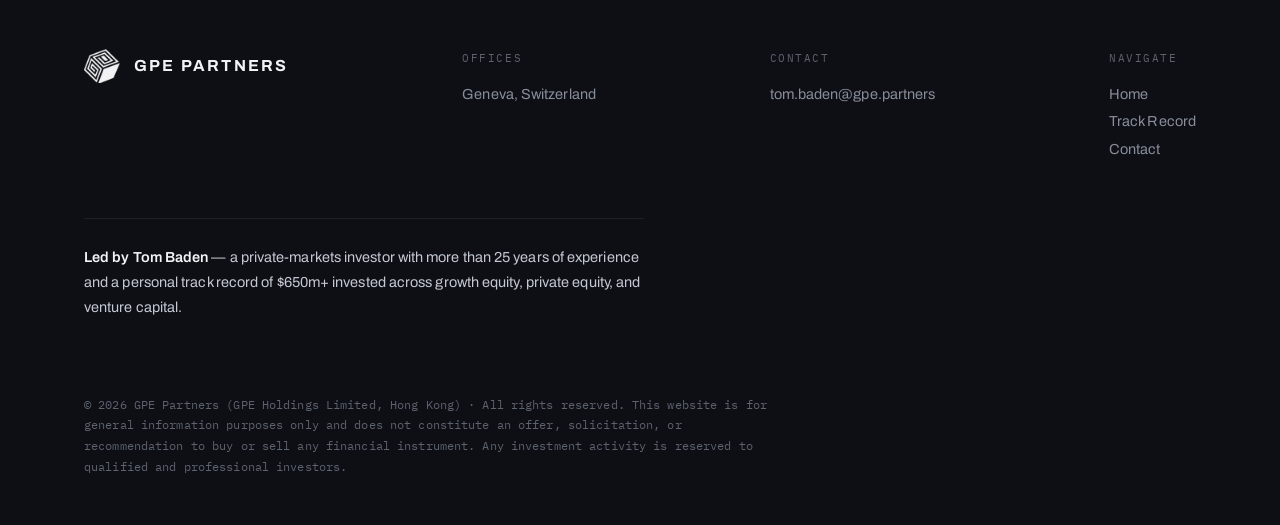
==== commit 8780f018: "Fix mobile menu overlay + add Tom Baden footer bio - Mobile nav: header backdrop-filter (added on sc" ====
--- a/strategy.html
+++ b/strategy.html
@@ -4,7 +4,7 @@
 <meta charset="utf-8">
 <meta name="viewport" content="width=device-width, initial-scale=1">
 <title>Investment Strategy — GPE Partners</title>
-<link rel="stylesheet" href="styles.css?v=10">
+<link rel="stylesheet" href="styles.css?v=12">
 <style>.hero.compact .img{ background-image:url('img/approach-hero.jpg'); background-position:center 60%; }</style>
 </head>
 <body>
@@ -145,6 +145,7 @@
     <div class="fcol"><h4>Navigate</h4><a href="index.html">Home</a><a href="track-record.html">Track Record</a><a href="mailto:tom.baden@gpe.partners">Contact</a></div>
   </div>
   <div class="wrap">
+    <p class="foot-bio"><b>Led by Tom Baden</b> — a private-markets investor with more than 25 years of experience and a personal track record of $650m+ invested across growth equity, private equity, and venture capital.</p>
     <p class="foot-legal">© 2026 GPE Partners (GPE Holdings Limited, Hong Kong) · All rights reserved. This website is for general information purposes only and does not constitute an offer, solicitation, or recommendation to buy or sell any financial instrument. Any investment activity is reserved to qualified and professional investors.</p>
   </div>
 </footer>
--- a/styles.css
+++ b/styles.css
@@ -149,7 +149,10 @@
 .site-footer .fcol h4{ font-family:var(--mono); font-size:11px; letter-spacing:0.14em; text-transform:uppercase; color:var(--dim); font-weight:400; margin-bottom:14px; }
 .site-footer .fcol p, .site-footer .fcol a{ font-size:14.5px; color:var(--mut); line-height:1.9; display:block; }
 .site-footer .fcol a:hover{ color:#fff; }
-.foot-legal{ margin-top:54px; padding-top:26px; border-top:1px solid var(--line2);
+.foot-bio{ margin-top:54px; padding-top:26px; border-top:1px solid var(--line2);
+  font-size:14.5px; color:var(--fg-2); line-height:1.75; max-width:70ch; }
+.foot-bio b{ color:var(--fg); font-weight:600; }
+.foot-legal{ margin-top:26px; padding-top:0; border-top:none;
   font-family:var(--mono); font-size:11.5px; color:var(--dim); line-height:1.8; max-width:100ch; letter-spacing:0.01em; }
 
 /* ---- reveal --------------------------------------------------------- */
@@ -165,7 +168,7 @@
 /* ---- responsive ----------------------------------------------------- */
 @media (max-width:900px){
   .menu-toggle{ display:flex; }
-  .site-header.nav-open{ background:var(--bg); }
+  .site-header.nav-open{ background:var(--bg); backdrop-filter:none; -webkit-backdrop-filter:none; }
   .nav{ position:fixed; inset:0; z-index:1; flex-direction:column; align-items:flex-start; justify-content:center;
     gap:4px; padding:0 var(--gutter); background:var(--bg);
     opacity:0; pointer-events:none; transition:opacity .28s ease; }
@@ -174,8 +177,6 @@
     color:var(--fg); padding:12px 0; border:none; }
   .nav a.cta{ margin-top:30px; font-family:var(--mono); font-size:13px; font-weight:400; letter-spacing:0.05em;
     border:1px solid var(--line); padding:15px 28px; color:var(--fg); }
-  .facts .wrap{ grid-template-columns:repeat(2,1fr); }
-  .fact:nth-child(3){ border-left:none; }
   .two-col{ grid-template-columns:1fr; gap:30px; }
   .criteria{ grid-template-columns:1fr; gap:30px; }
   .srow{ grid-template-columns:44px 1fr; }
@@ -184,6 +185,10 @@
 }
 @media (max-width:520px){
   .ladder{ grid-template-columns:repeat(2,1fr); }
+}
+@media (max-width:600px){
+  .facts .wrap{ grid-template-columns:repeat(2,1fr); }
+  .fact:nth-child(3){ border-left:none; }
 }
 
 /* ---- track-record ledger (dedicated page) --------------------------- */
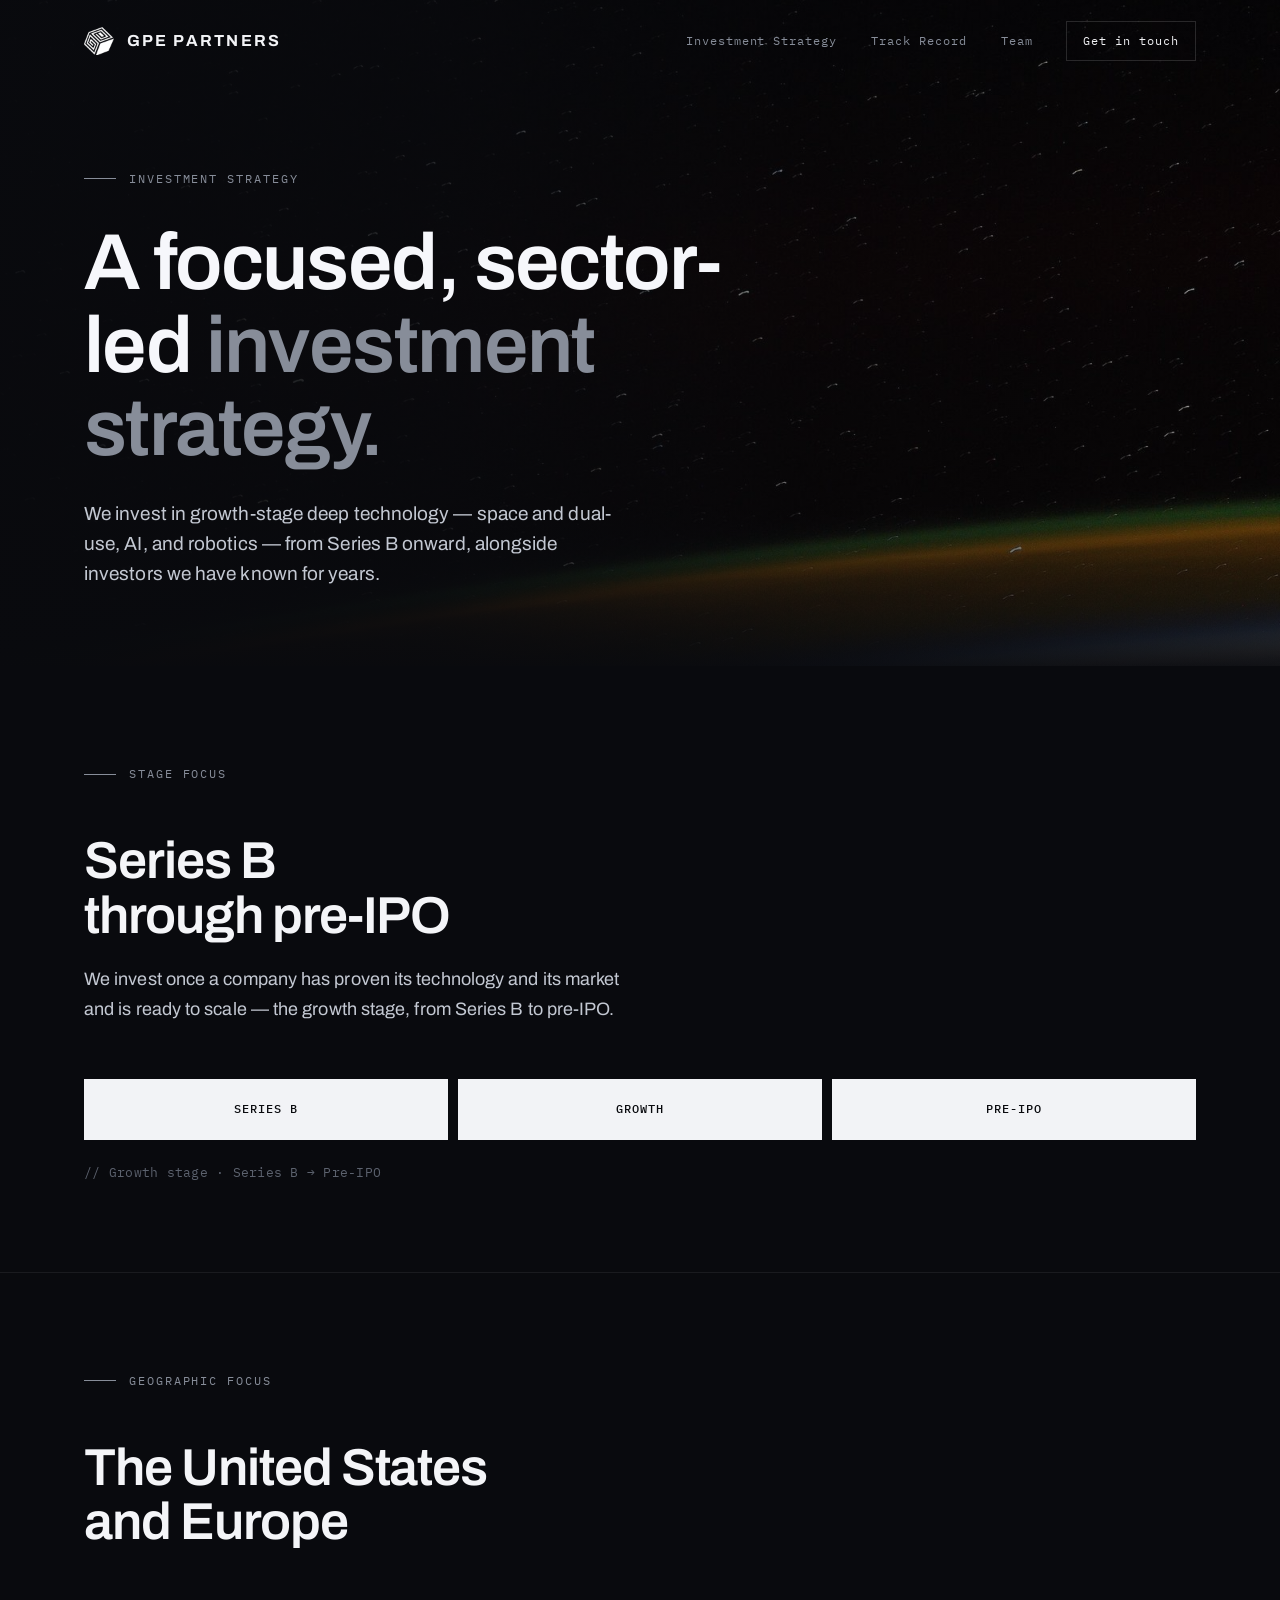
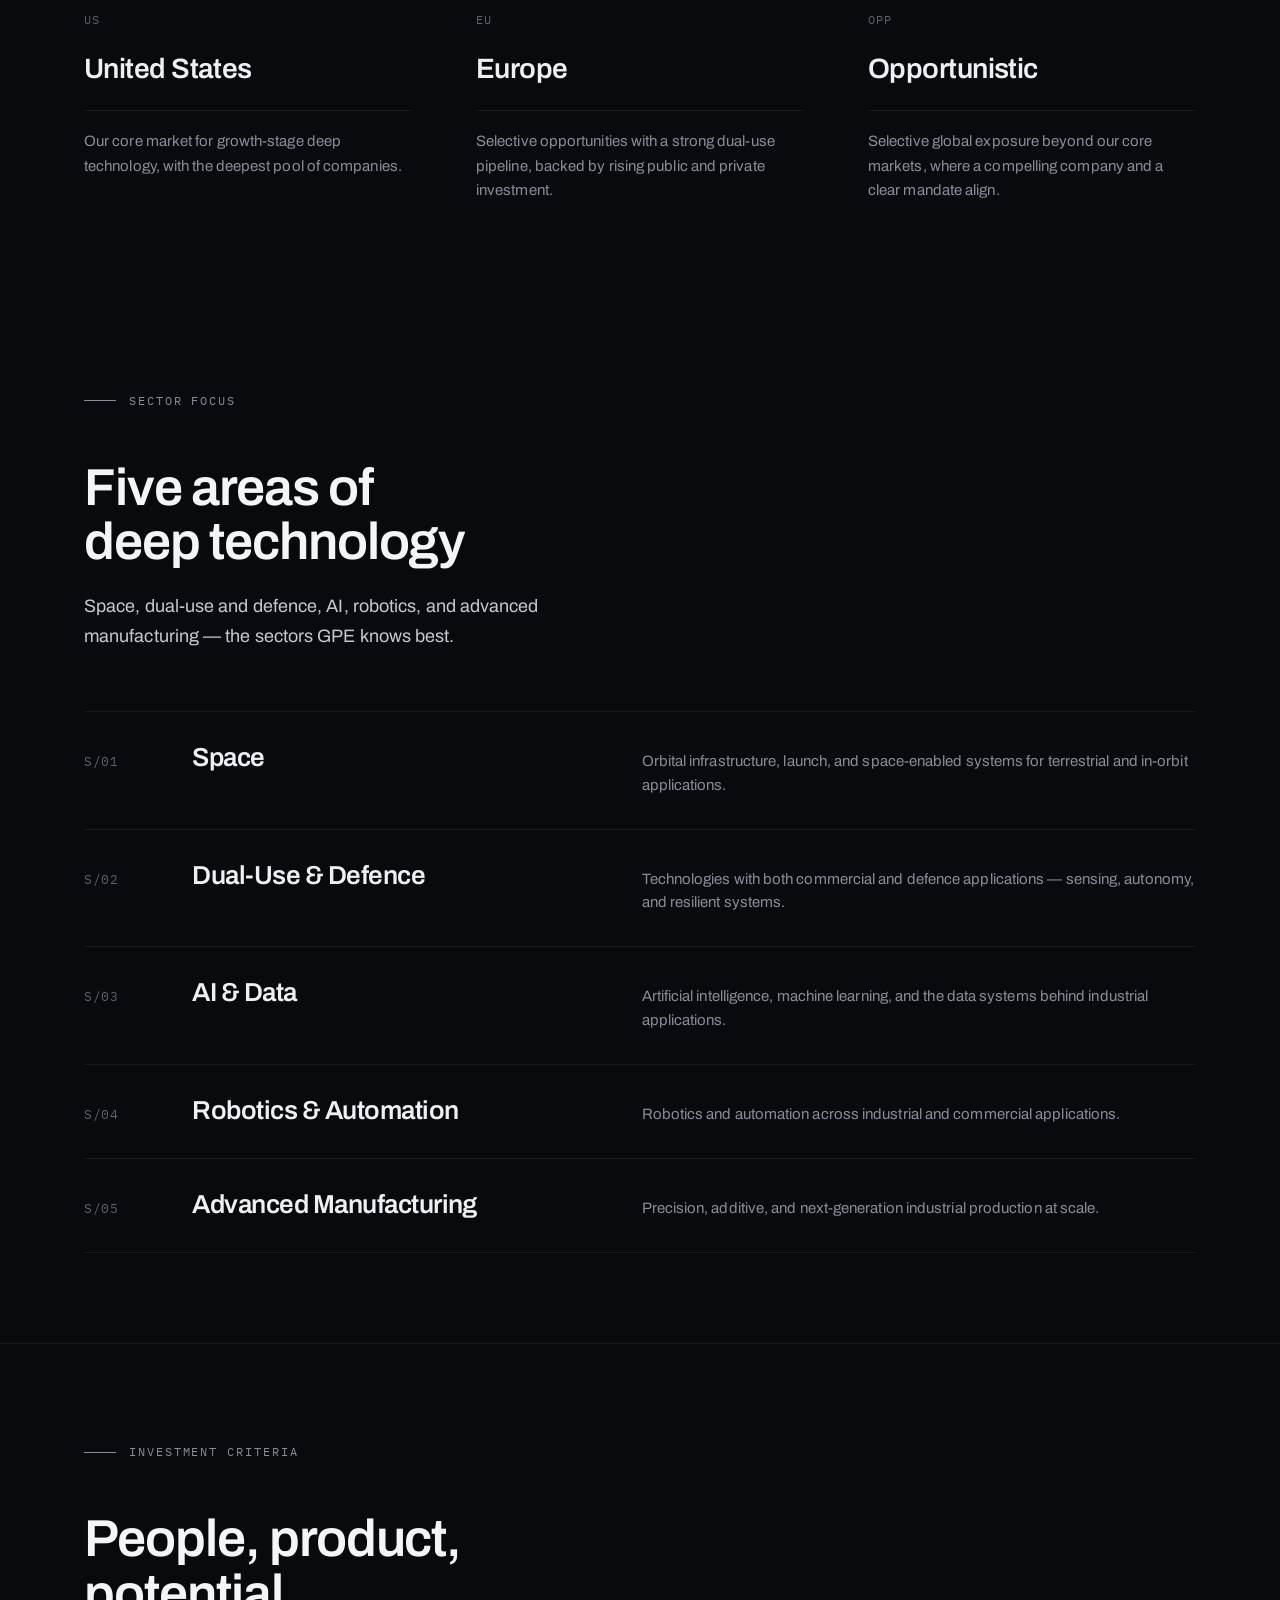
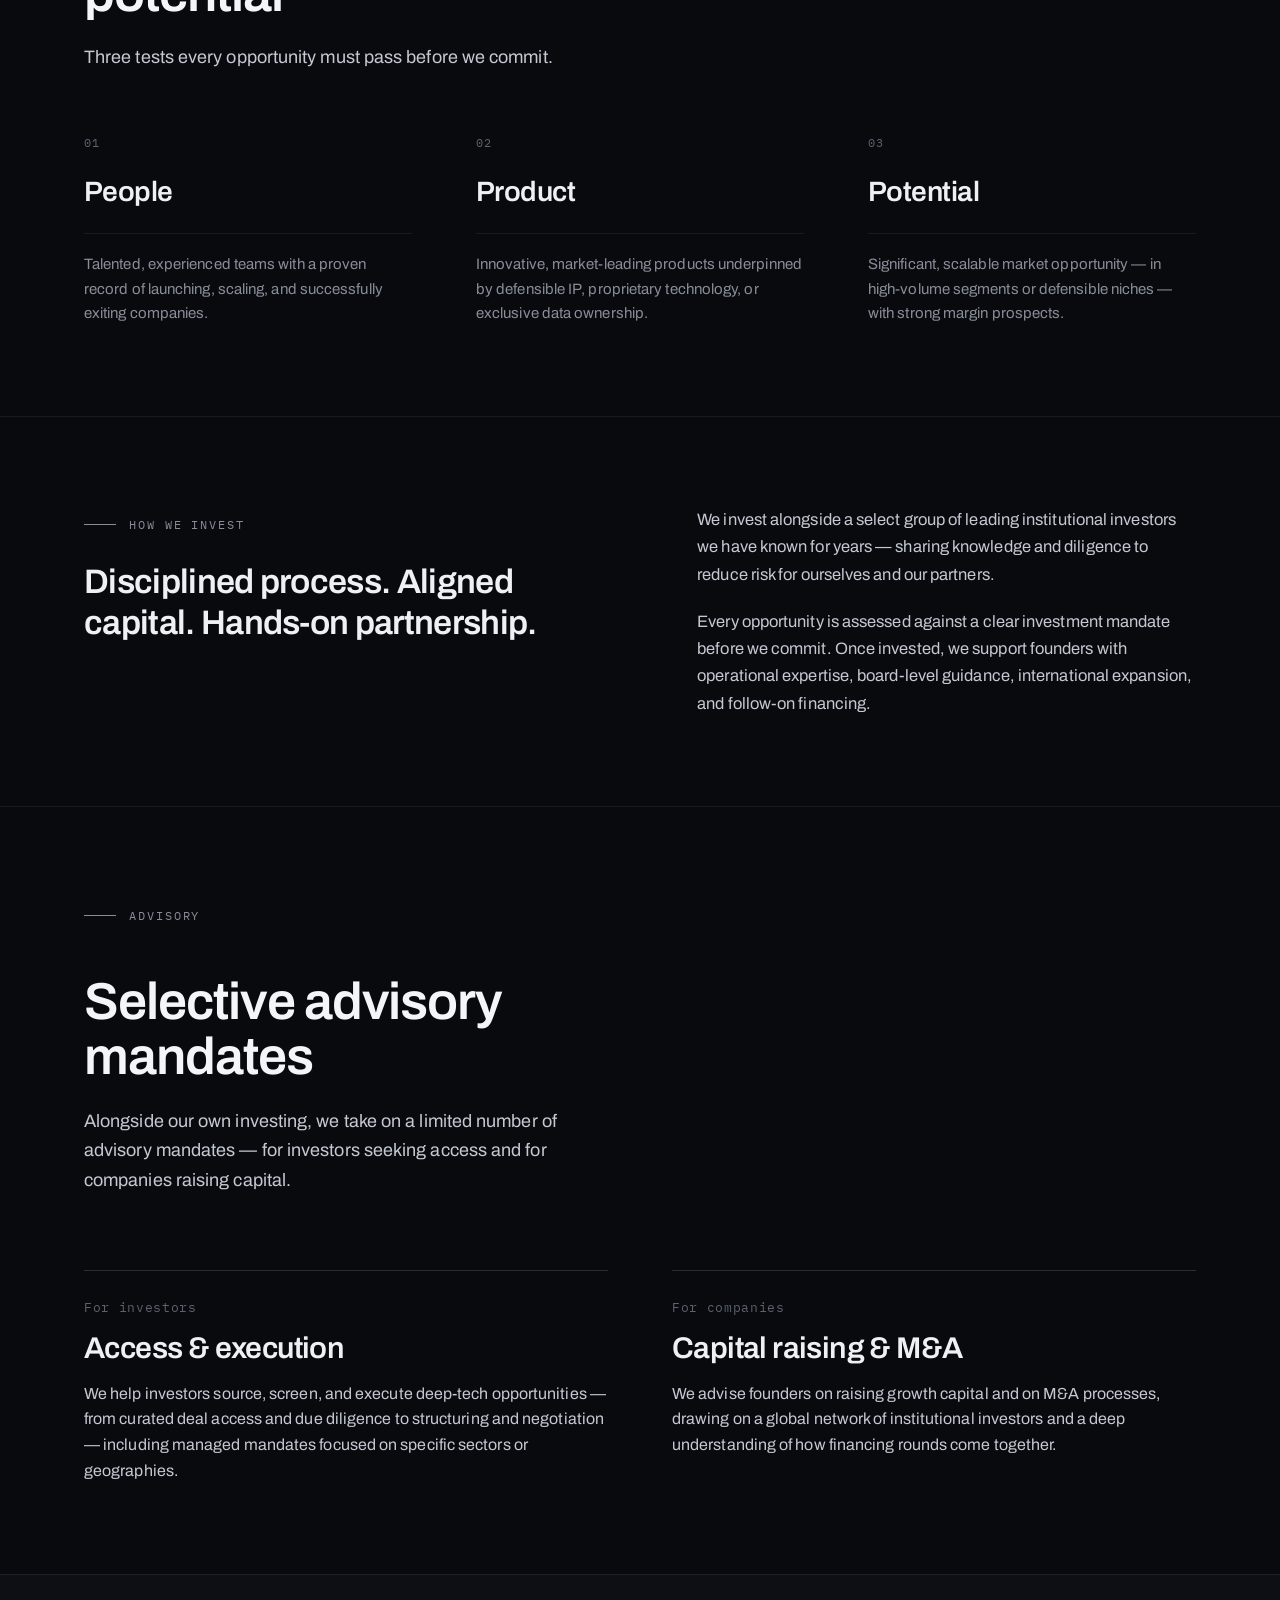
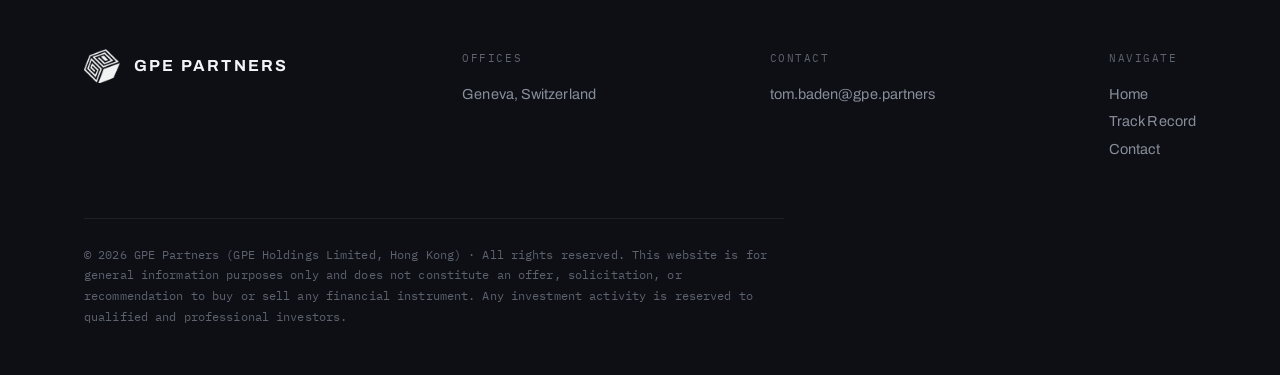
==== commit f385ac6b: "Reword Team headline; revert footer bio addition - Team teaser: "Led by Tom Baden, private equity in" ====
--- a/strategy.html
+++ b/strategy.html
@@ -4,7 +4,7 @@
 <meta charset="utf-8">
 <meta name="viewport" content="width=device-width, initial-scale=1">
 <title>Investment Strategy — GPE Partners</title>
-<link rel="stylesheet" href="styles.css?v=12">
+<link rel="stylesheet" href="styles.css?v=13">
 <style>.hero.compact .img{ background-image:url('img/approach-hero.jpg'); background-position:center 60%; }</style>
 </head>
 <body>
@@ -145,7 +145,6 @@
     <div class="fcol"><h4>Navigate</h4><a href="index.html">Home</a><a href="track-record.html">Track Record</a><a href="mailto:tom.baden@gpe.partners">Contact</a></div>
   </div>
   <div class="wrap">
-    <p class="foot-bio"><b>Led by Tom Baden</b> — a private-markets investor with more than 25 years of experience and a personal track record of $650m+ invested across growth equity, private equity, and venture capital.</p>
     <p class="foot-legal">© 2026 GPE Partners (GPE Holdings Limited, Hong Kong) · All rights reserved. This website is for general information purposes only and does not constitute an offer, solicitation, or recommendation to buy or sell any financial instrument. Any investment activity is reserved to qualified and professional investors.</p>
   </div>
 </footer>
--- a/styles.css
+++ b/styles.css
@@ -149,10 +149,7 @@
 .site-footer .fcol h4{ font-family:var(--mono); font-size:11px; letter-spacing:0.14em; text-transform:uppercase; color:var(--dim); font-weight:400; margin-bottom:14px; }
 .site-footer .fcol p, .site-footer .fcol a{ font-size:14.5px; color:var(--mut); line-height:1.9; display:block; }
 .site-footer .fcol a:hover{ color:#fff; }
-.foot-bio{ margin-top:54px; padding-top:26px; border-top:1px solid var(--line2);
-  font-size:14.5px; color:var(--fg-2); line-height:1.75; max-width:70ch; }
-.foot-bio b{ color:var(--fg); font-weight:600; }
-.foot-legal{ margin-top:26px; padding-top:0; border-top:none;
+.foot-legal{ margin-top:54px; padding-top:26px; border-top:1px solid var(--line2);
   font-family:var(--mono); font-size:11.5px; color:var(--dim); line-height:1.8; max-width:100ch; letter-spacing:0.01em; }
 
 /* ---- reveal --------------------------------------------------------- */
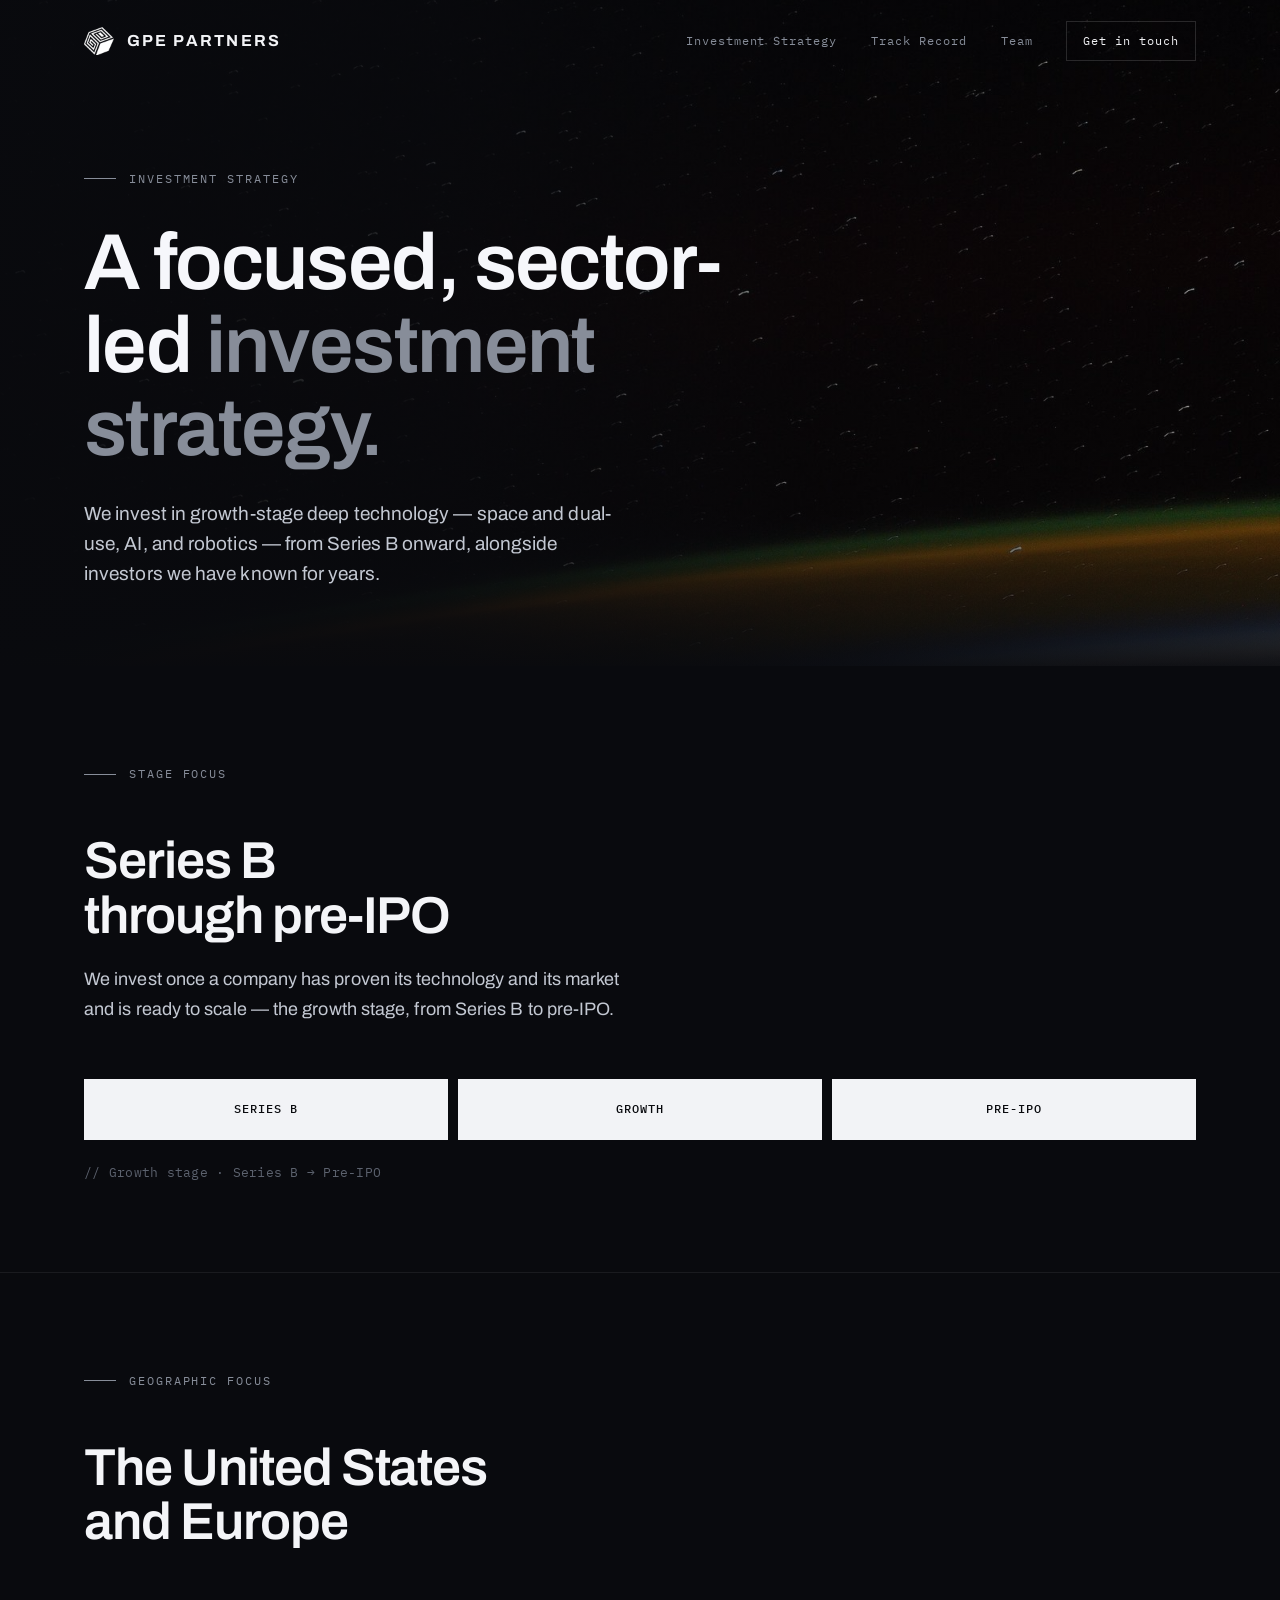
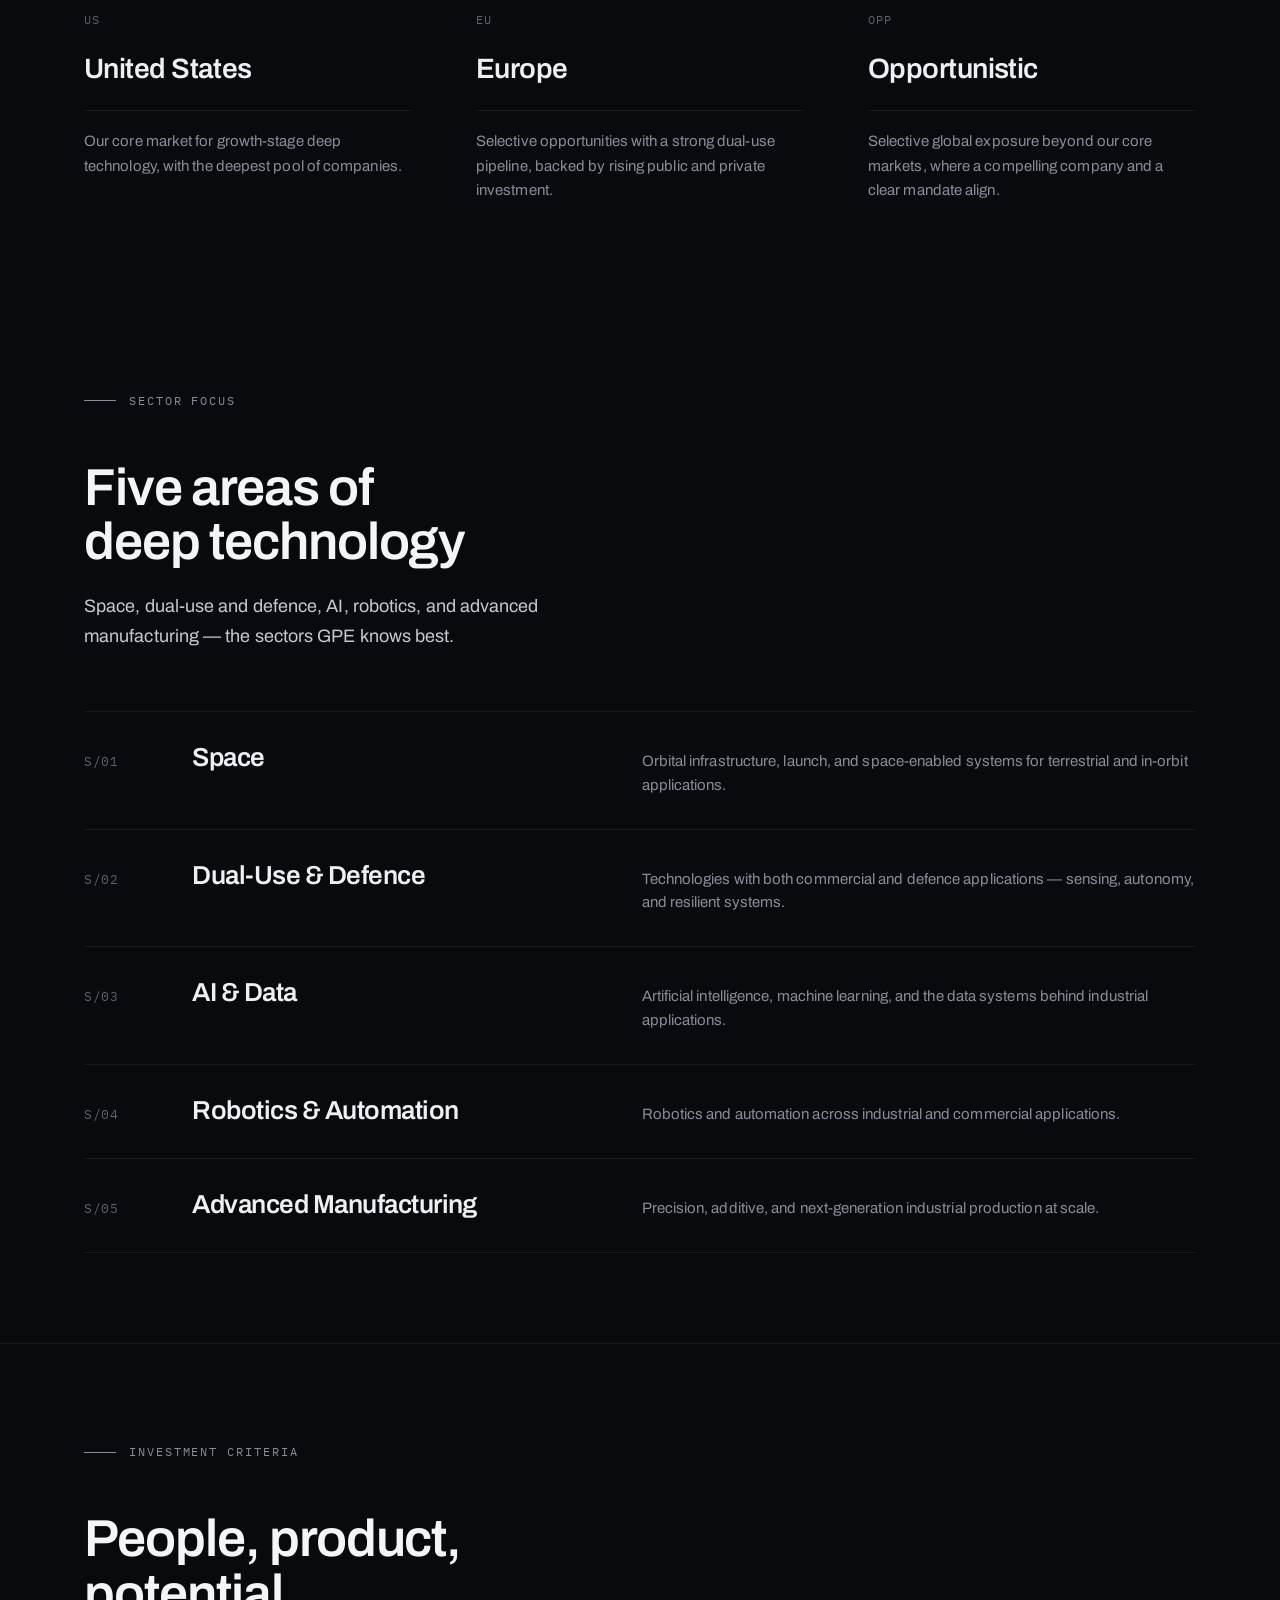
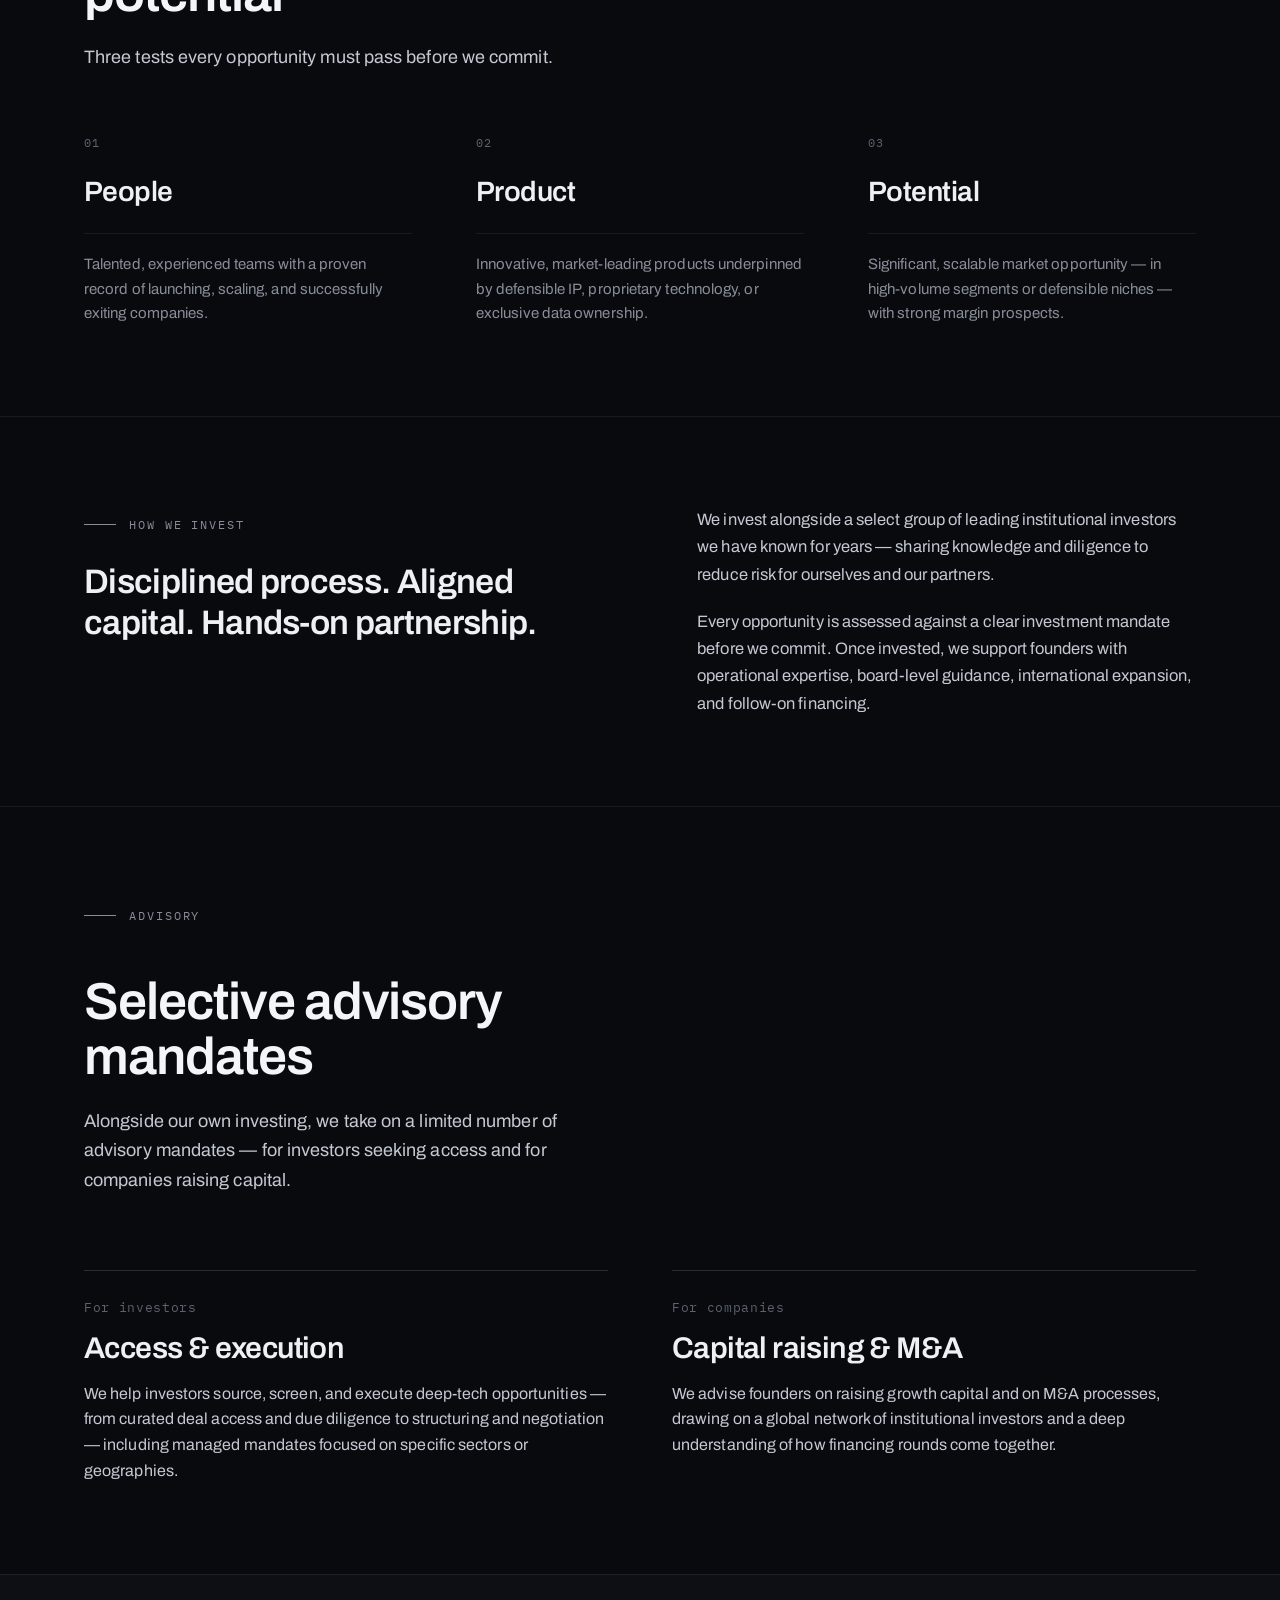
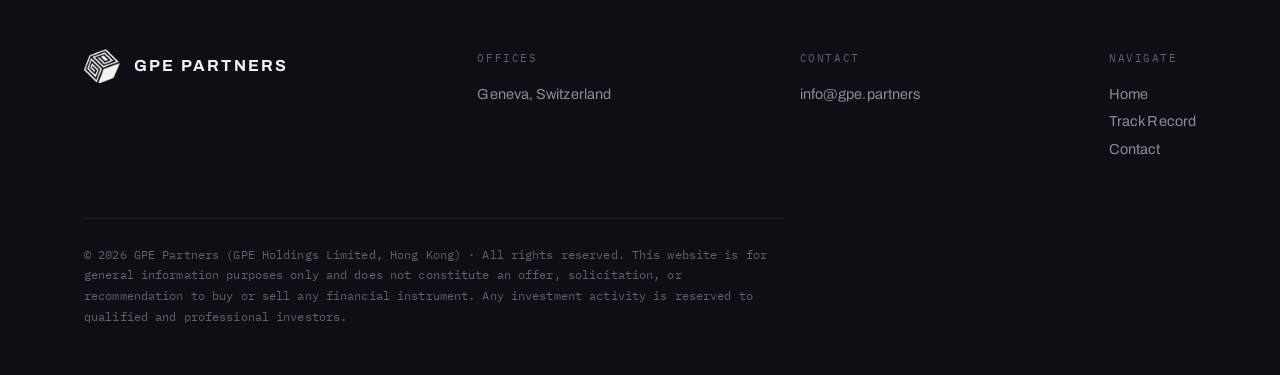
==== commit 80db0100: "Footer: contact address info@gpe.partners on all pages Co-Authored-By: Claude Opus 5.5 <noreply@anth" ====
--- a/strategy.html
+++ b/strategy.html
@@ -141,8 +141,8 @@
   <div class="wrap">
     <div class="fbrand"><img src="logo-mark.png" alt="GPE Partners"><b>GPE Partners</b></div>
     <div class="fcol"><h4>Offices</h4><p>Geneva, Switzerland</p></div>
-    <div class="fcol"><h4>Contact</h4><a href="mailto:tom.baden@gpe.partners">tom.baden@gpe.partners</a></div>
-    <div class="fcol"><h4>Navigate</h4><a href="index.html">Home</a><a href="track-record.html">Track Record</a><a href="mailto:tom.baden@gpe.partners">Contact</a></div>
+    <div class="fcol"><h4>Contact</h4><a href="mailto:info@gpe.partners">info@gpe.partners</a></div>
+    <div class="fcol"><h4>Navigate</h4><a href="index.html">Home</a><a href="track-record.html">Track Record</a><a href="mailto:info@gpe.partners">Contact</a></div>
   </div>
   <div class="wrap">
     <p class="foot-legal">© 2026 GPE Partners (GPE Holdings Limited, Hong Kong) · All rights reserved. This website is for general information purposes only and does not constitute an offer, solicitation, or recommendation to buy or sell any financial instrument. Any investment activity is reserved to qualified and professional investors.</p>
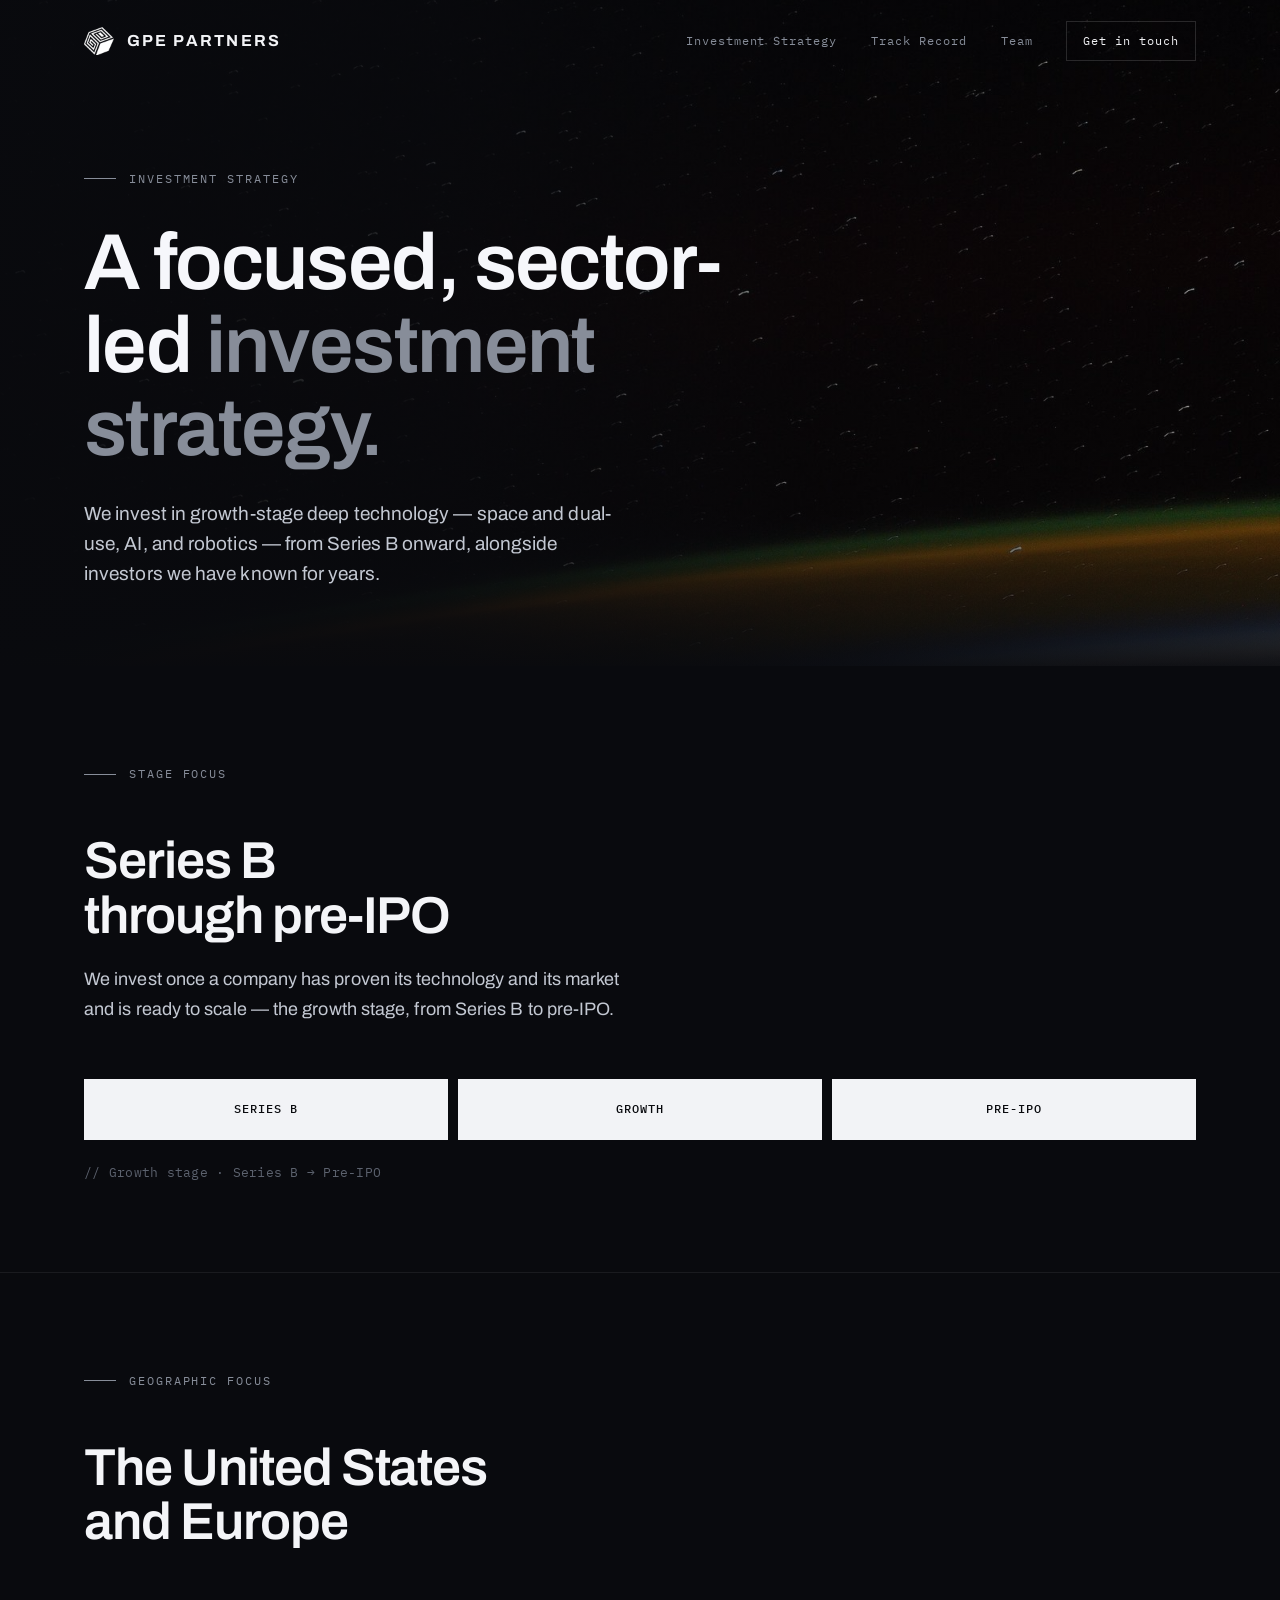
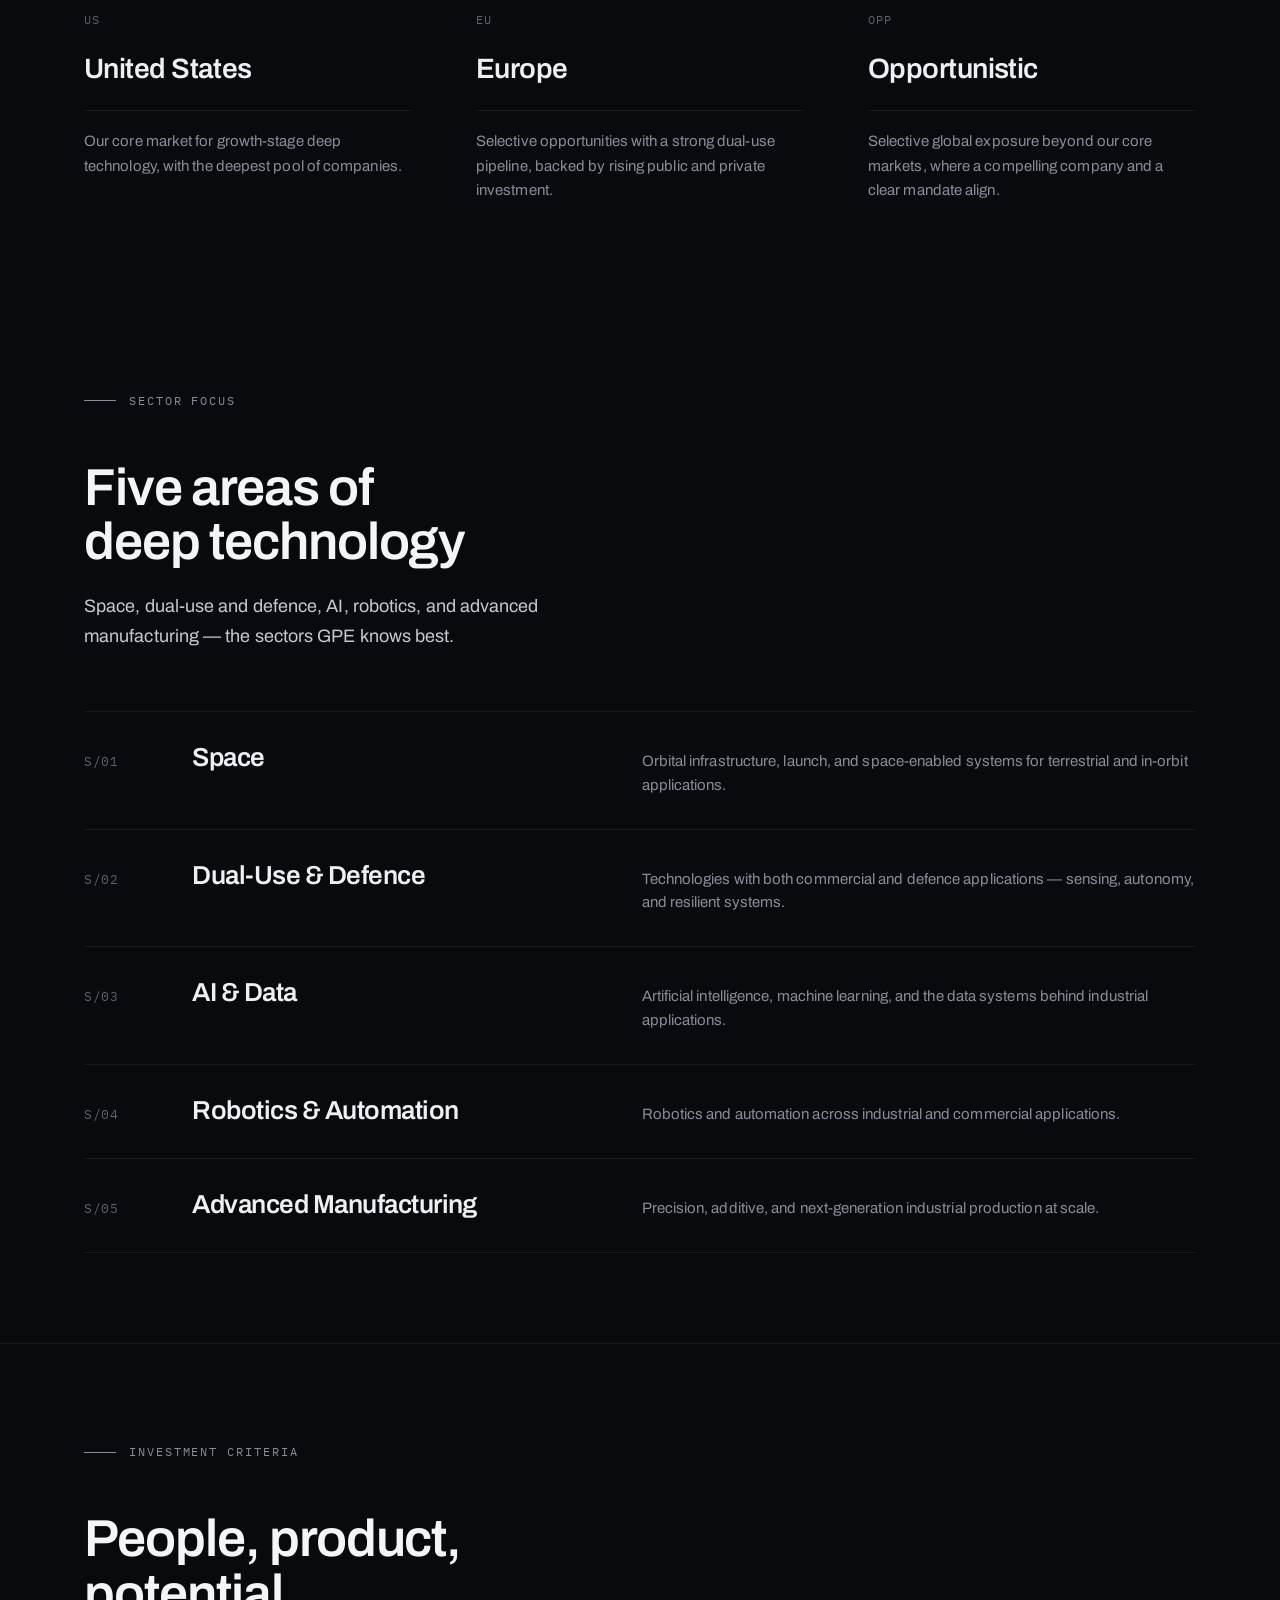
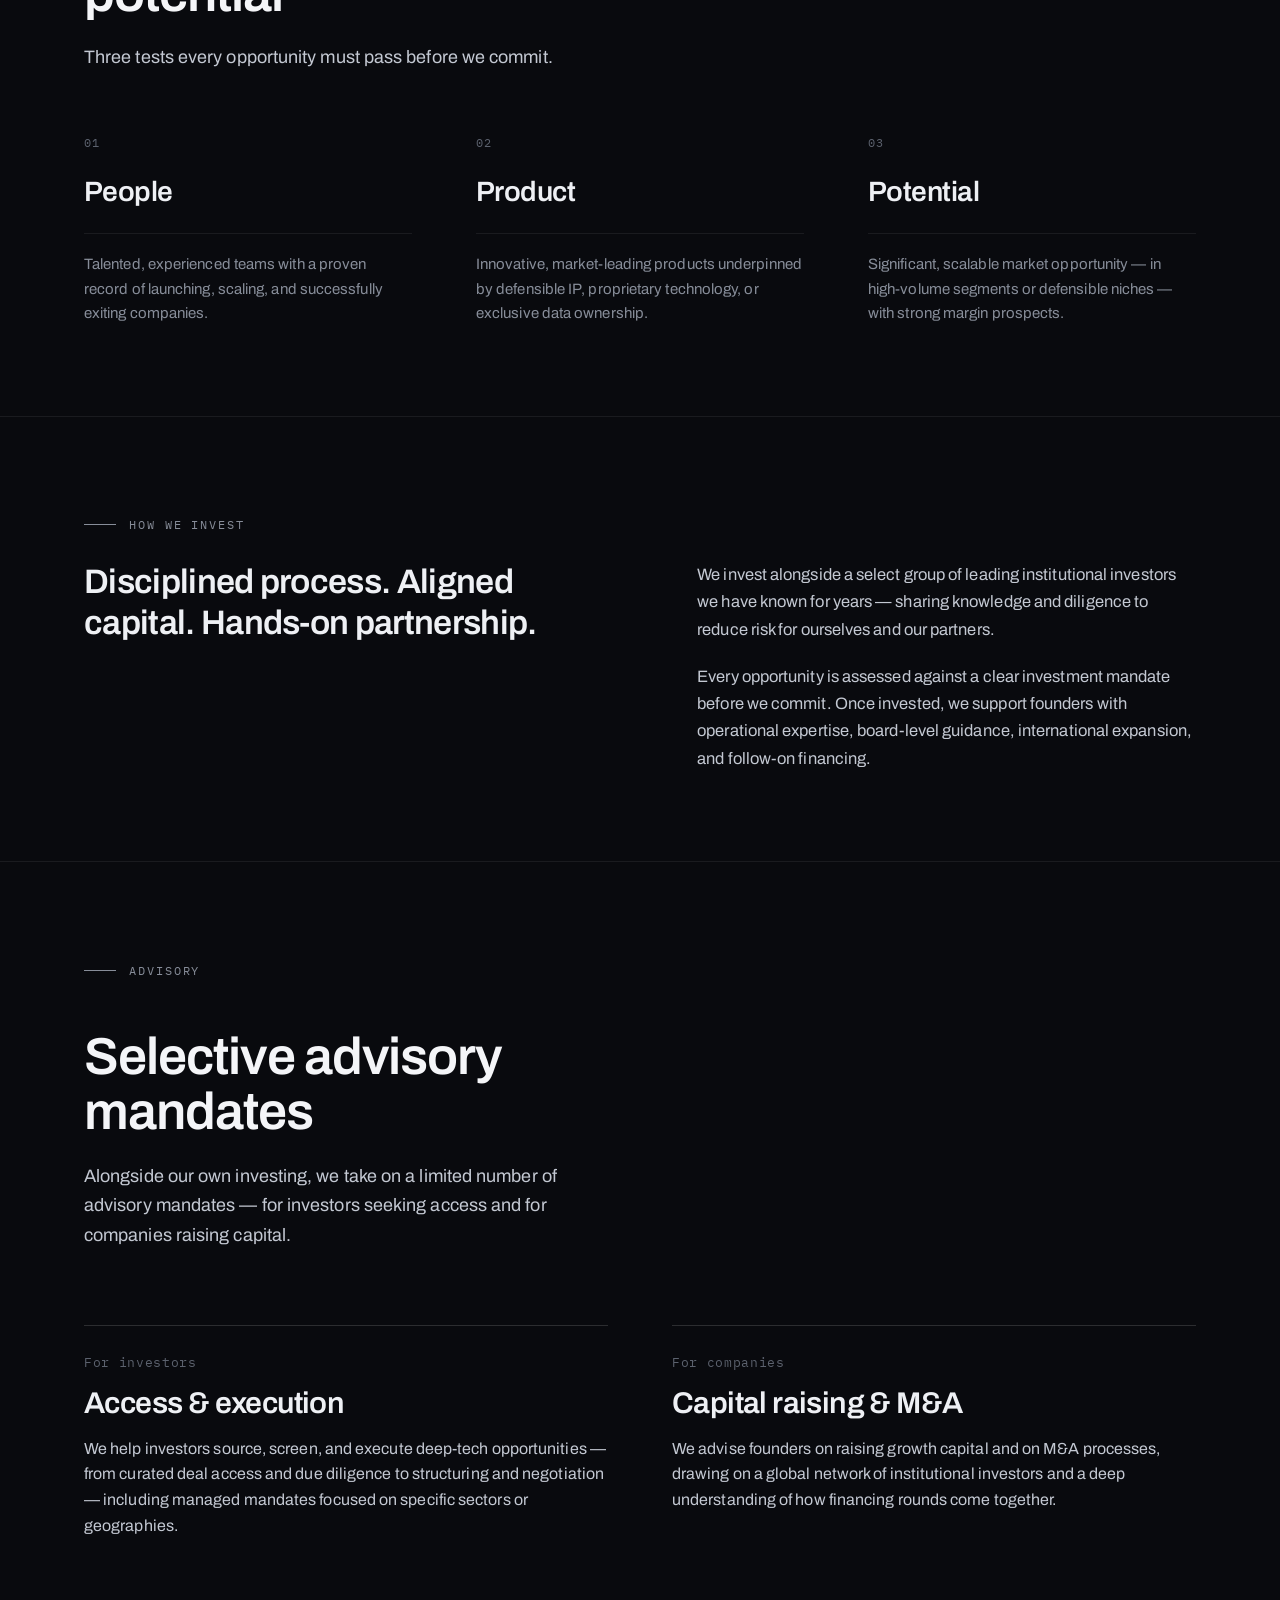
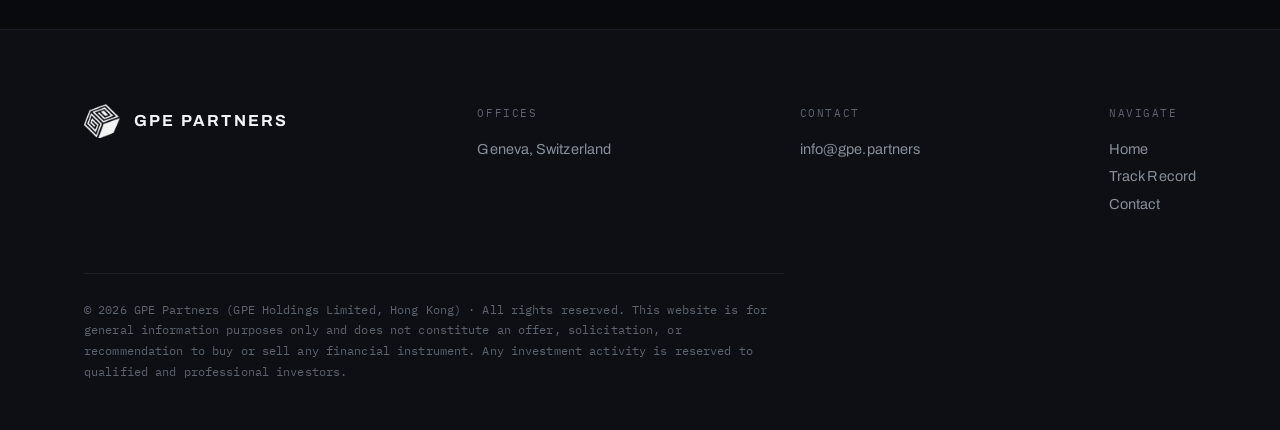
==== commit 6f680593: "Two-column sections: body text level with the headline, not the eyebrow Co-Authored-By: Claude Opus " ====
--- a/strategy.html
+++ b/strategy.html
@@ -4,7 +4,7 @@
 <meta charset="utf-8">
 <meta name="viewport" content="width=device-width, initial-scale=1">
 <title>Investment Strategy — GPE Partners</title>
-<link rel="stylesheet" href="styles.css?v=13">
+<link rel="stylesheet" href="styles.css?v=14">
 <style>.hero.compact .img{ background-image:url('img/approach-hero.jpg'); background-position:center 60%; }</style>
 </head>
 <body>
--- a/styles.css
+++ b/styles.css
@@ -112,6 +112,7 @@
 
 .two-col{ display:grid; grid-template-columns:1.05fr 1fr; gap:clamp(34px,7vw,104px); align-items:start; }
 .big{ font-size:clamp(24px,3vw,34px); font-weight:600; letter-spacing:-0.02em; line-height:1.22; color:#eef0f4; }
+.body-col{ padding-top:55px; } /* first line sits level with .big, below the eyebrow */
 .body-col p{ color:var(--fg-2); font-size:16.5px; }
 .body-col p + p{ margin-top:20px; }
 
@@ -175,6 +176,7 @@
   .nav a.cta{ margin-top:30px; font-family:var(--mono); font-size:13px; font-weight:400; letter-spacing:0.05em;
     border:1px solid var(--line); padding:15px 28px; color:var(--fg); }
   .two-col{ grid-template-columns:1fr; gap:30px; }
+  .body-col{ padding-top:0; }
   .criteria{ grid-template-columns:1fr; gap:30px; }
   .srow{ grid-template-columns:44px 1fr; }
   .srow p{ grid-column:2; }
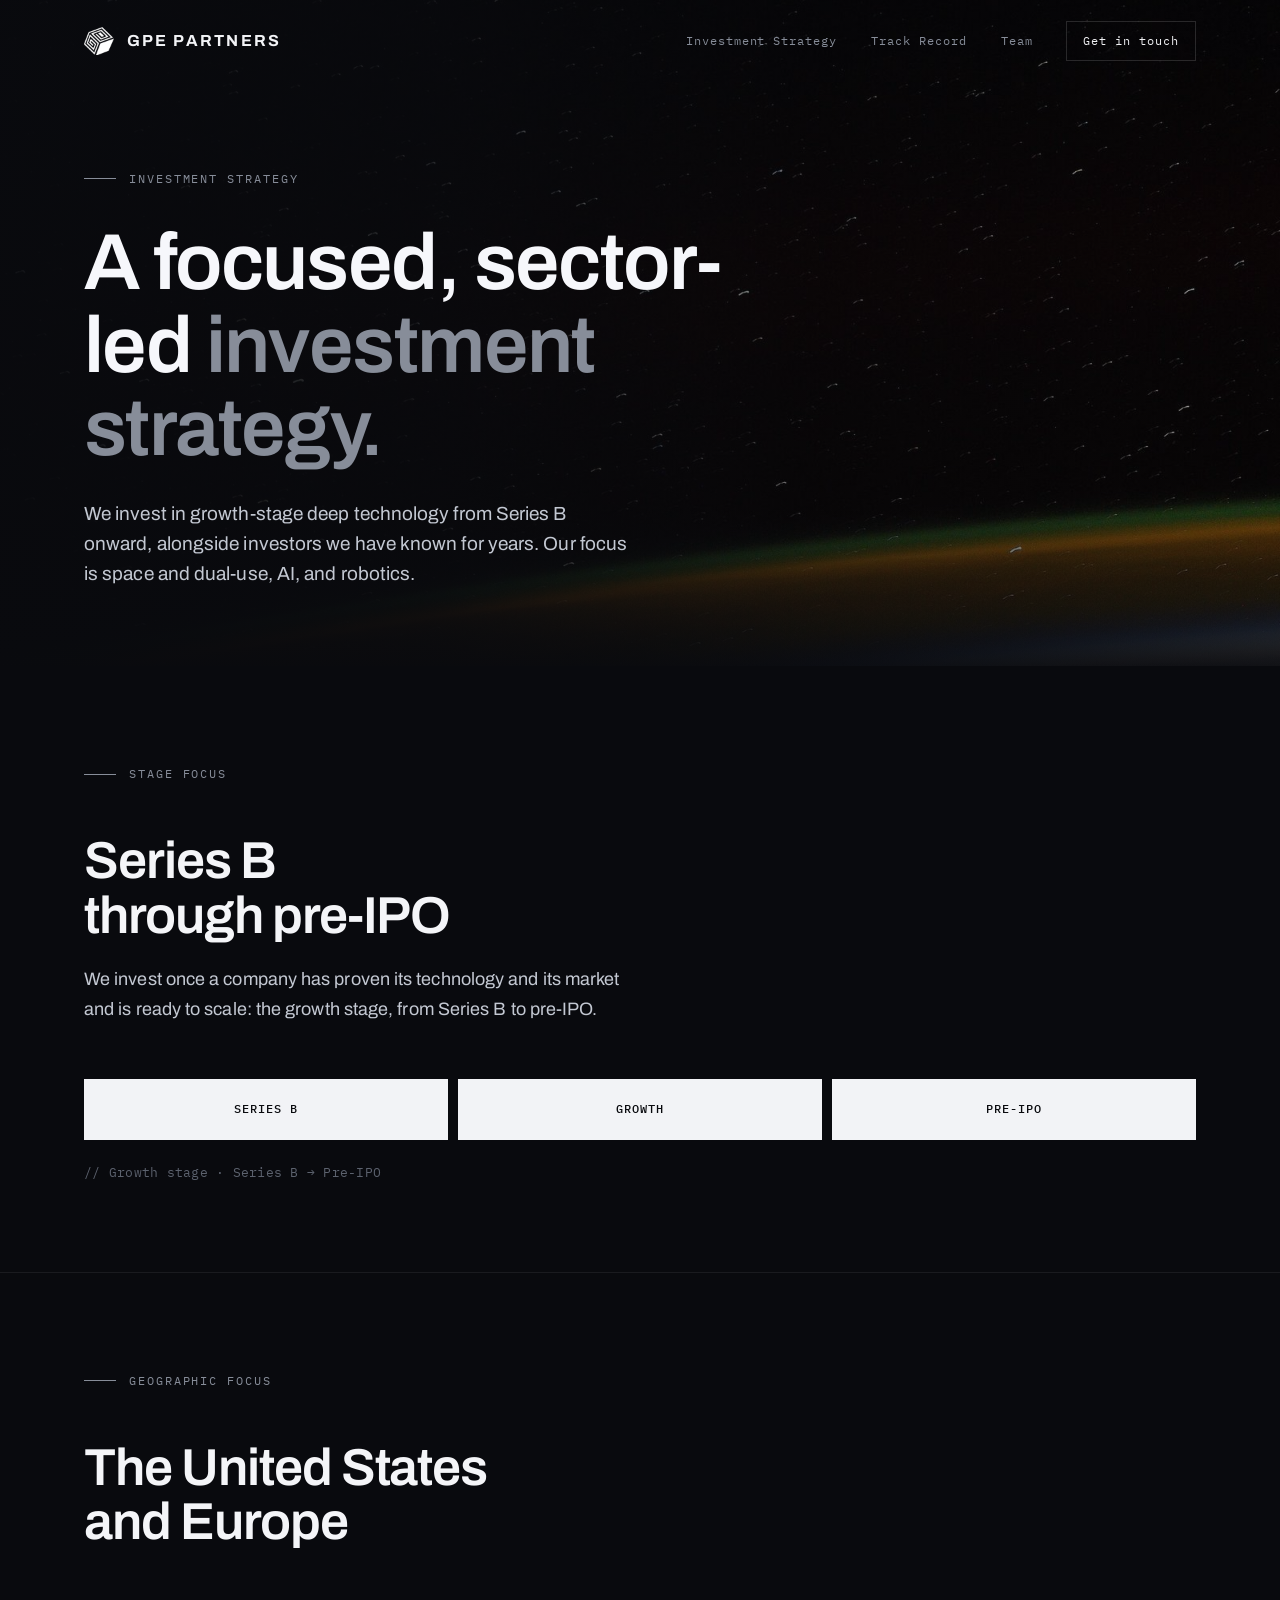
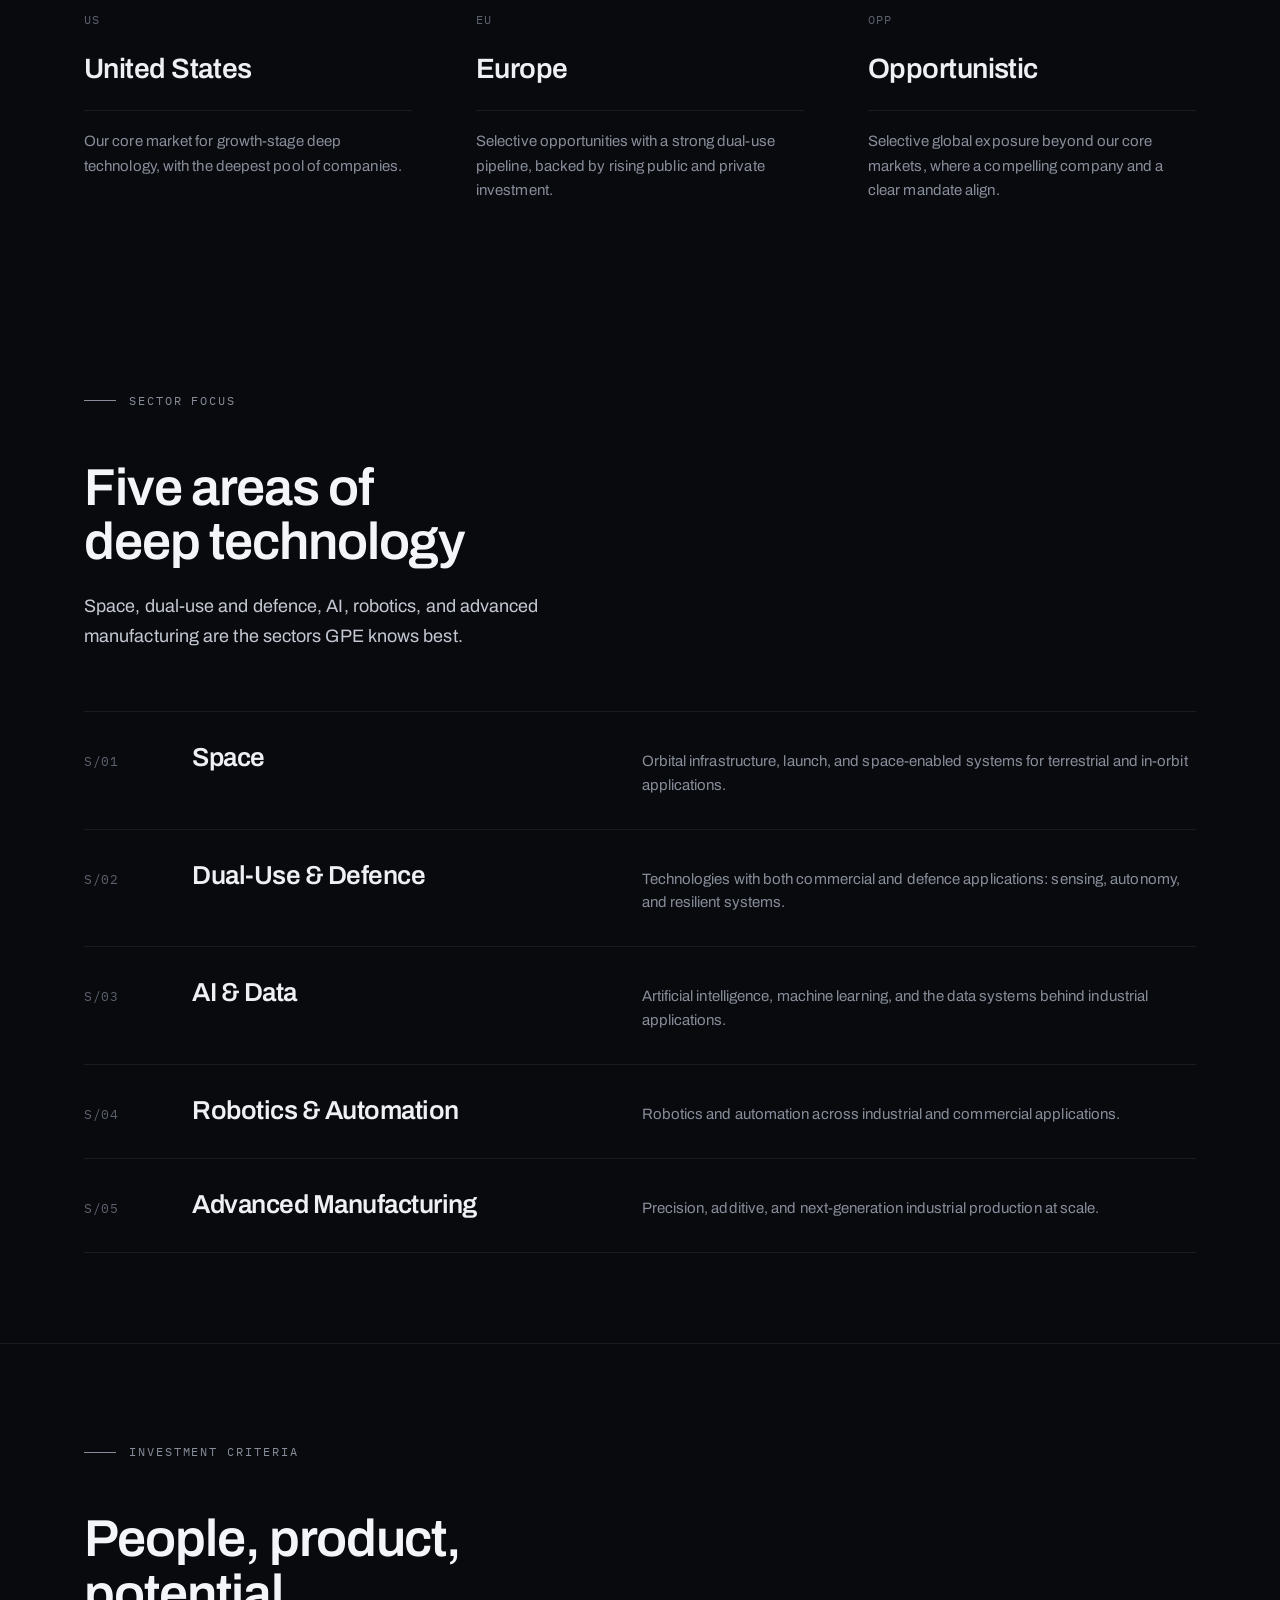
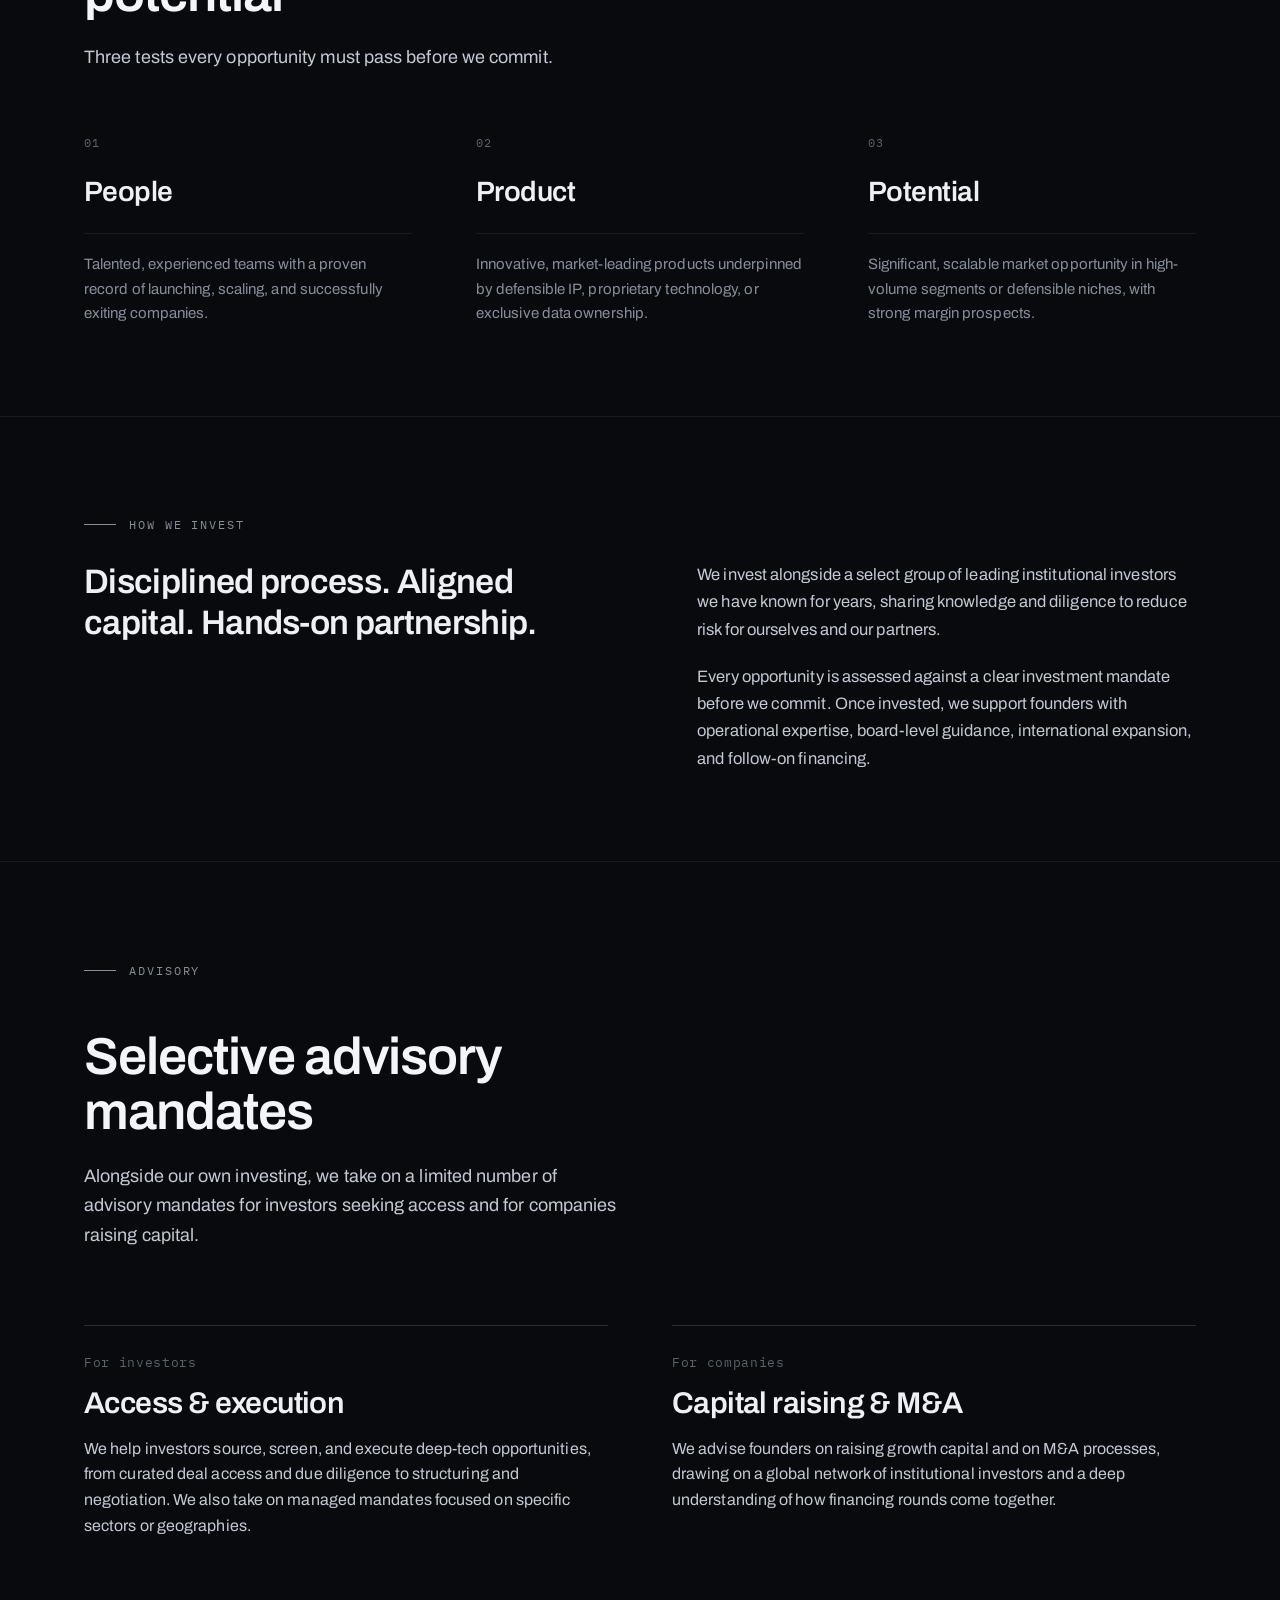
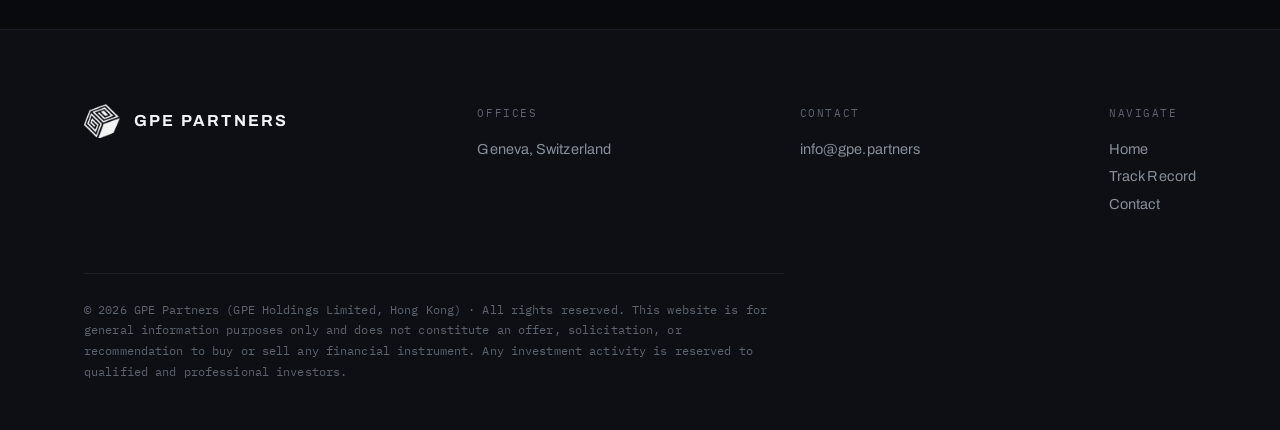
==== commit 94976411: "Copy: remove the dashes from body text on every page Commas, reworded sentences, and a colon where i" ====
--- a/strategy.html
+++ b/strategy.html
@@ -29,7 +29,7 @@
   <div class="wrap">
     <span class="eyebrow">Investment Strategy</span>
     <h1>A focused, sector-led <span>investment strategy.</span></h1>
-    <p class="sub">We invest in growth-stage deep technology — space and dual-use, AI, and robotics — from Series B onward, alongside investors we have known for years.</p>
+    <p class="sub">We invest in growth-stage deep technology from Series B onward, alongside investors we have known for years. Our focus is space and dual-use, AI, and robotics.</p>
   </div>
 </section>
 
@@ -39,7 +39,7 @@
     <div class="section-head reveal">
       <span class="eyebrow">Stage focus</span>
       <h2 style="margin-top:24px;">Series B through pre-IPO</h2>
-      <p>We invest once a company has proven its technology and its market and is ready to scale — the growth stage, from Series&nbsp;B to pre-IPO.</p>
+      <p>We invest once a company has proven its technology and its market and is ready to scale: the growth stage, from Series&nbsp;B to pre-IPO.</p>
     </div>
     <div class="ladder reveal">
       <div class="stage on">Series B</div>
@@ -71,11 +71,11 @@
     <div class="section-head reveal">
       <span class="eyebrow">Sector focus</span>
       <h2 style="margin-top:24px;">Five areas of deep technology</h2>
-      <p>Space, dual-use and defence, AI, robotics, and advanced manufacturing — the sectors GPE knows best.</p>
+      <p>Space, dual-use and defence, AI, robotics, and advanced manufacturing are the sectors GPE knows best.</p>
     </div>
     <div class="sectors reveal">
       <div class="srow"><div class="idx">S/01</div><h3>Space</h3><p>Orbital infrastructure, launch, and space-enabled systems for terrestrial and in-orbit applications.</p></div>
-      <div class="srow"><div class="idx">S/02</div><h3>Dual-Use &amp; Defence</h3><p>Technologies with both commercial and defence applications — sensing, autonomy, and resilient systems.</p></div>
+      <div class="srow"><div class="idx">S/02</div><h3>Dual-Use &amp; Defence</h3><p>Technologies with both commercial and defence applications: sensing, autonomy, and resilient systems.</p></div>
       <div class="srow"><div class="idx">S/03</div><h3>AI &amp; Data</h3><p>Artificial intelligence, machine learning, and the data systems behind industrial applications.</p></div>
       <div class="srow"><div class="idx">S/04</div><h3>Robotics &amp; Automation</h3><p>Robotics and automation across industrial and commercial applications.</p></div>
       <div class="srow"><div class="idx">S/05</div><h3>Advanced Manufacturing</h3><p>Precision, additive, and next-generation industrial production at scale.</p></div>
@@ -94,7 +94,7 @@
     <div class="criteria reveal">
       <div class="crit"><div class="n">01</div><div class="k">People</div><div class="rule"></div><p>Talented, experienced teams with a proven record of launching, scaling, and successfully exiting companies.</p></div>
       <div class="crit"><div class="n">02</div><div class="k">Product</div><div class="rule"></div><p>Innovative, market-leading products underpinned by defensible IP, proprietary technology, or exclusive data ownership.</p></div>
-      <div class="crit"><div class="n">03</div><div class="k">Potential</div><div class="rule"></div><p>Significant, scalable market opportunity — in high-volume segments or defensible niches — with strong margin prospects.</p></div>
+      <div class="crit"><div class="n">03</div><div class="k">Potential</div><div class="rule"></div><p>Significant, scalable market opportunity in high-volume segments or defensible niches, with strong margin prospects.</p></div>
     </div>
   </div>
 </section>
@@ -107,7 +107,7 @@
       <p class="big" style="margin-top:26px;">Disciplined process. Aligned capital. Hands-on partnership.</p>
     </div>
     <div class="body-col">
-      <p>We invest alongside a select group of leading institutional investors we have known for years — sharing knowledge and diligence to reduce risk for ourselves and our partners.</p>
+      <p>We invest alongside a select group of leading institutional investors we have known for years, sharing knowledge and diligence to reduce risk for ourselves and our partners.</p>
       <p>Every opportunity is assessed against a clear investment mandate before we commit. Once invested, we support founders with operational expertise, board-level guidance, international expansion, and follow-on financing.</p>
     </div>
   </div>
@@ -119,13 +119,13 @@
     <div class="section-head reveal">
       <span class="eyebrow">Advisory</span>
       <h2 style="margin-top:24px;">Selective advisory mandates</h2>
-      <p>Alongside our own investing, we take on a limited number of advisory mandates — for investors seeking access and for companies raising capital.</p>
+      <p>Alongside our own investing, we take on a limited number of advisory mandates for investors seeking access and for companies raising capital.</p>
     </div>
     <div class="arms reveal">
       <div class="arm">
         <div class="arm-n">For investors</div>
         <h3>Access &amp; execution</h3>
-        <p>We help investors source, screen, and execute deep-tech opportunities — from curated deal access and due diligence to structuring and negotiation — including managed mandates focused on specific sectors or geographies.</p>
+        <p>We help investors source, screen, and execute deep-tech opportunities, from curated deal access and due diligence to structuring and negotiation. We also take on managed mandates focused on specific sectors or geographies.</p>
       </div>
       <div class="arm">
         <div class="arm-n">For companies</div>
